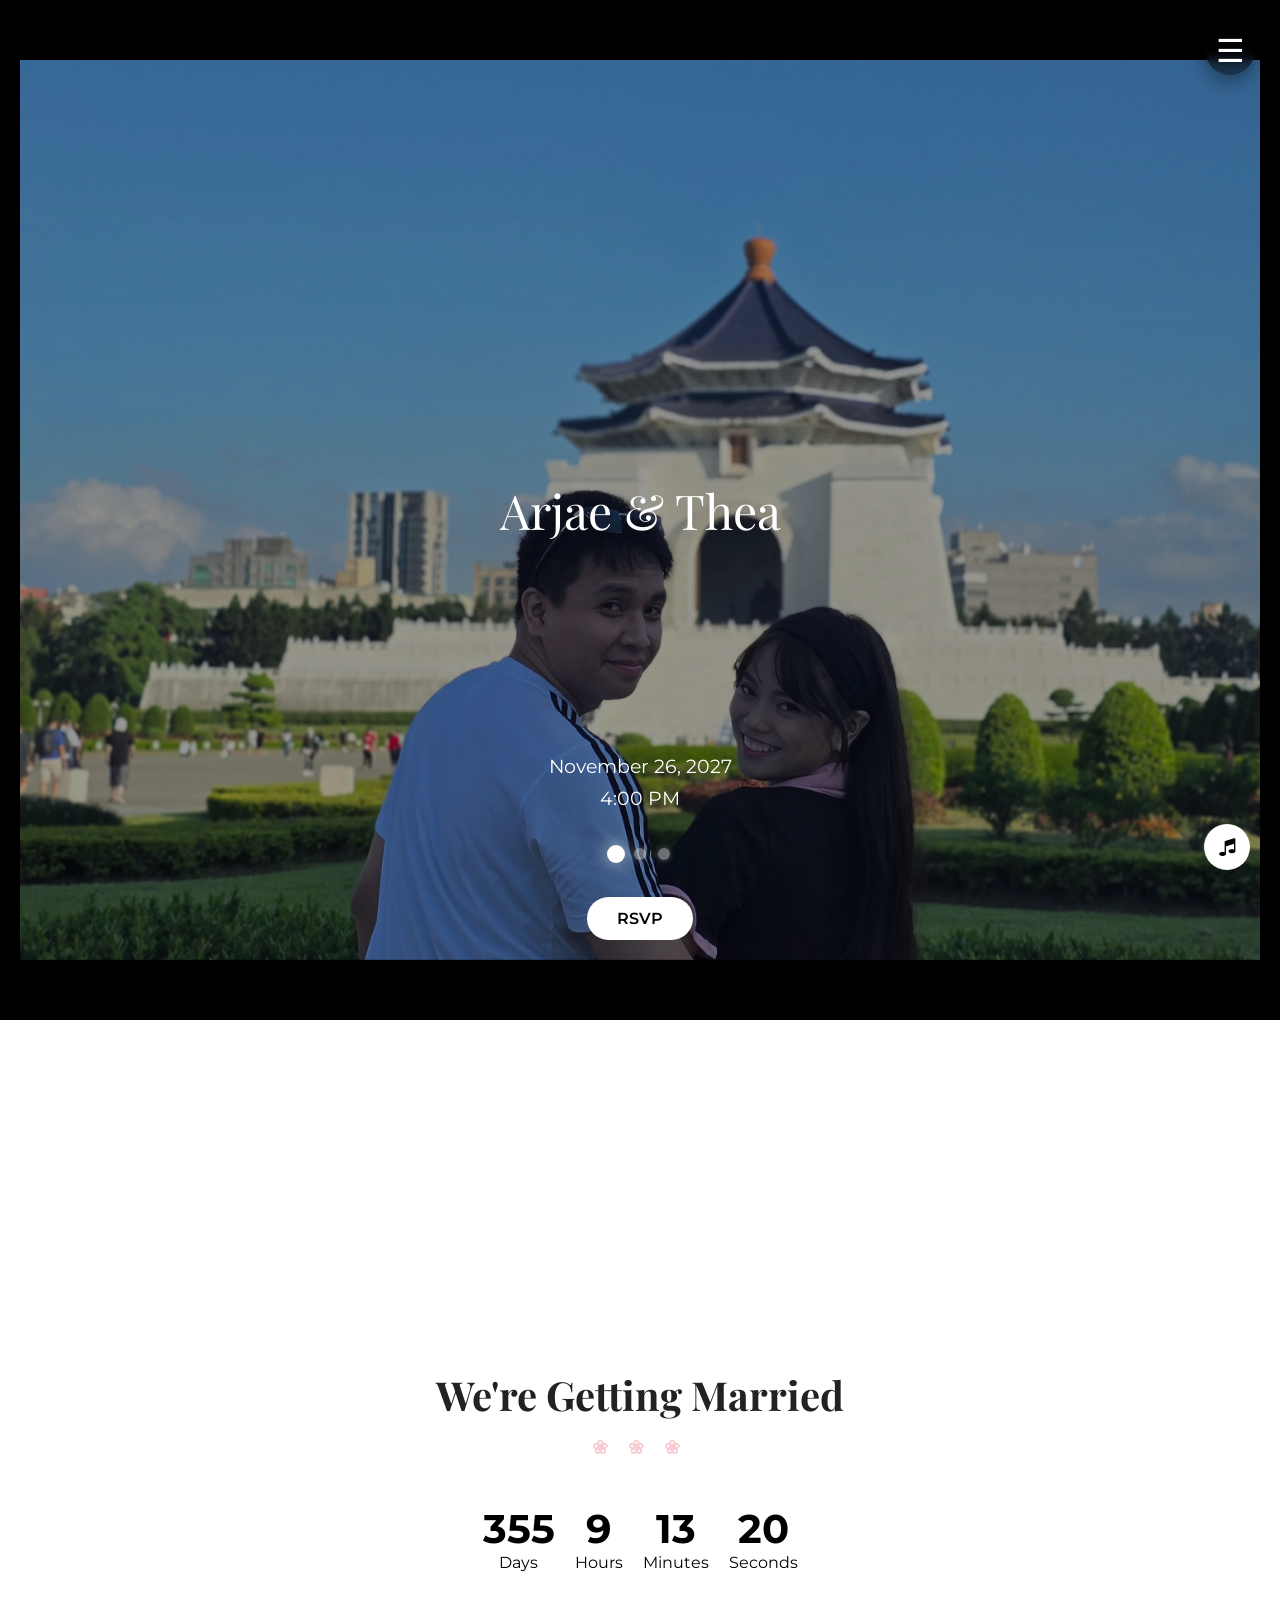
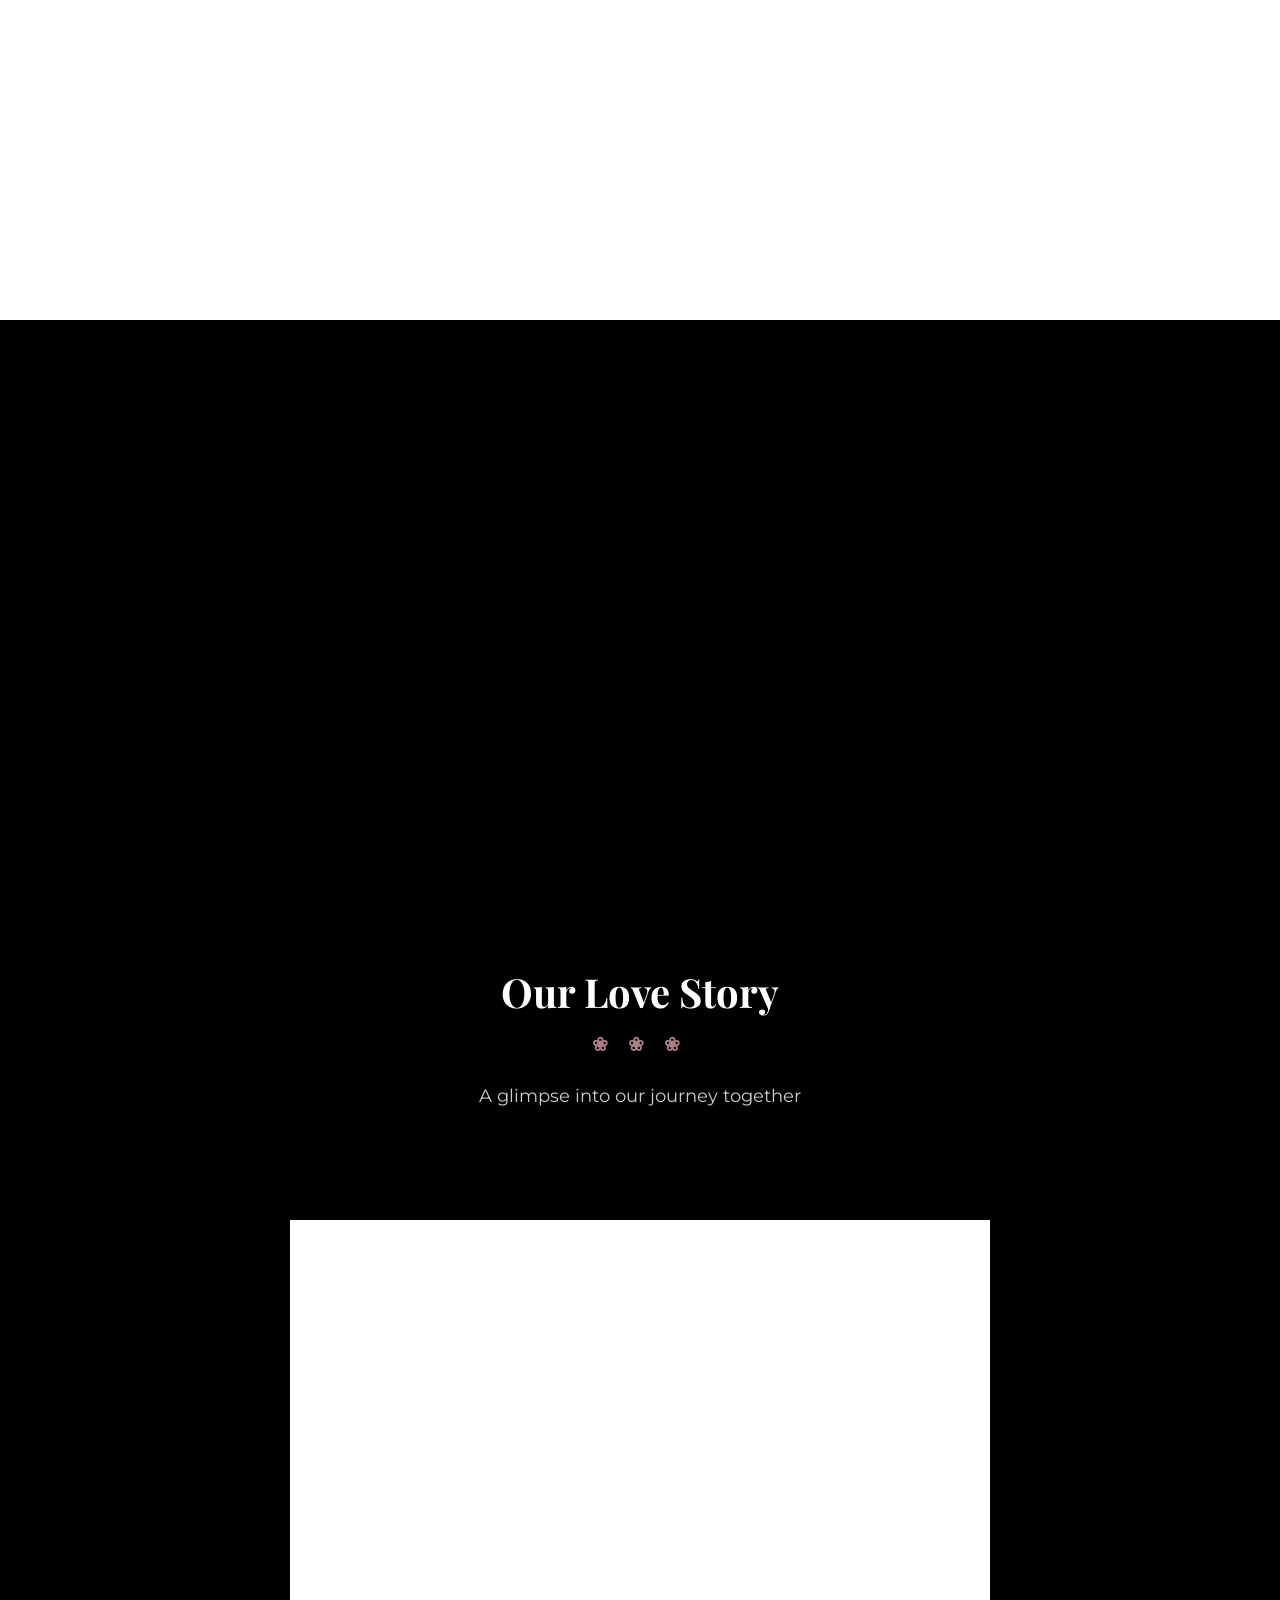
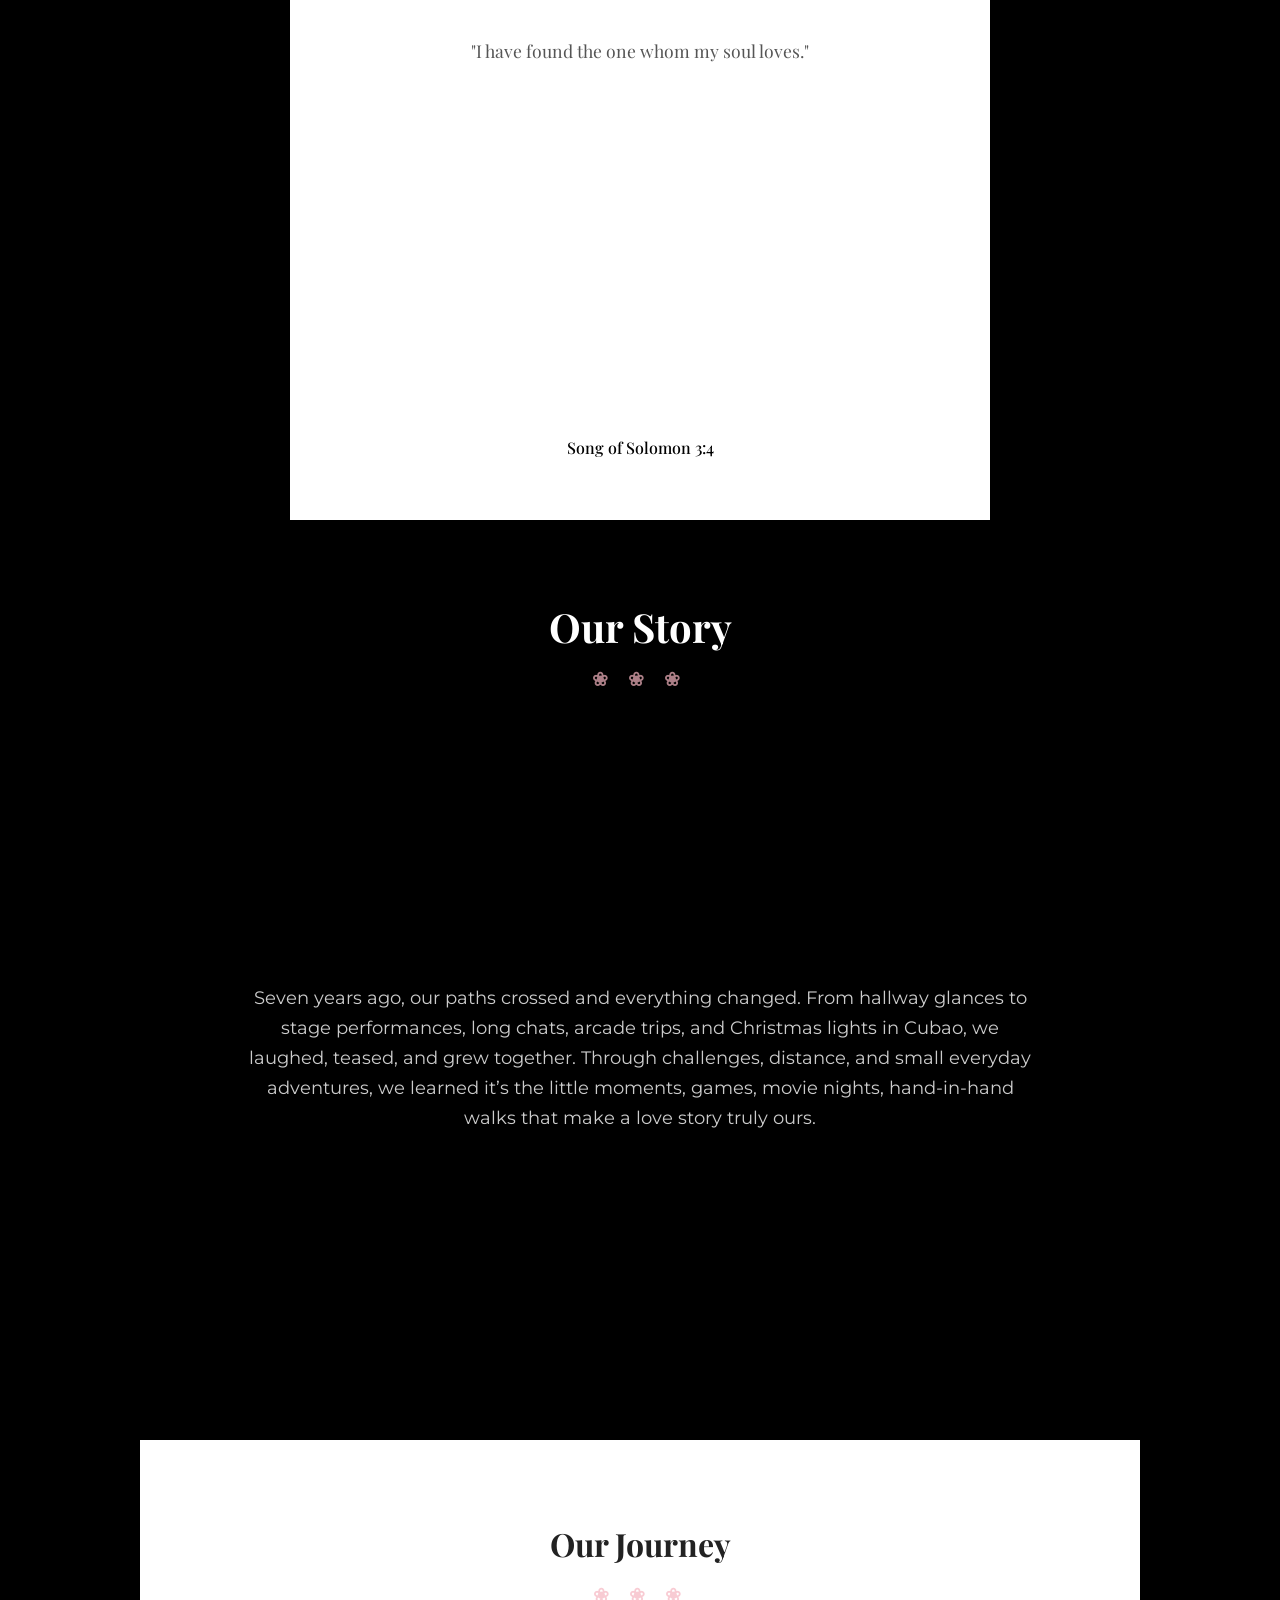
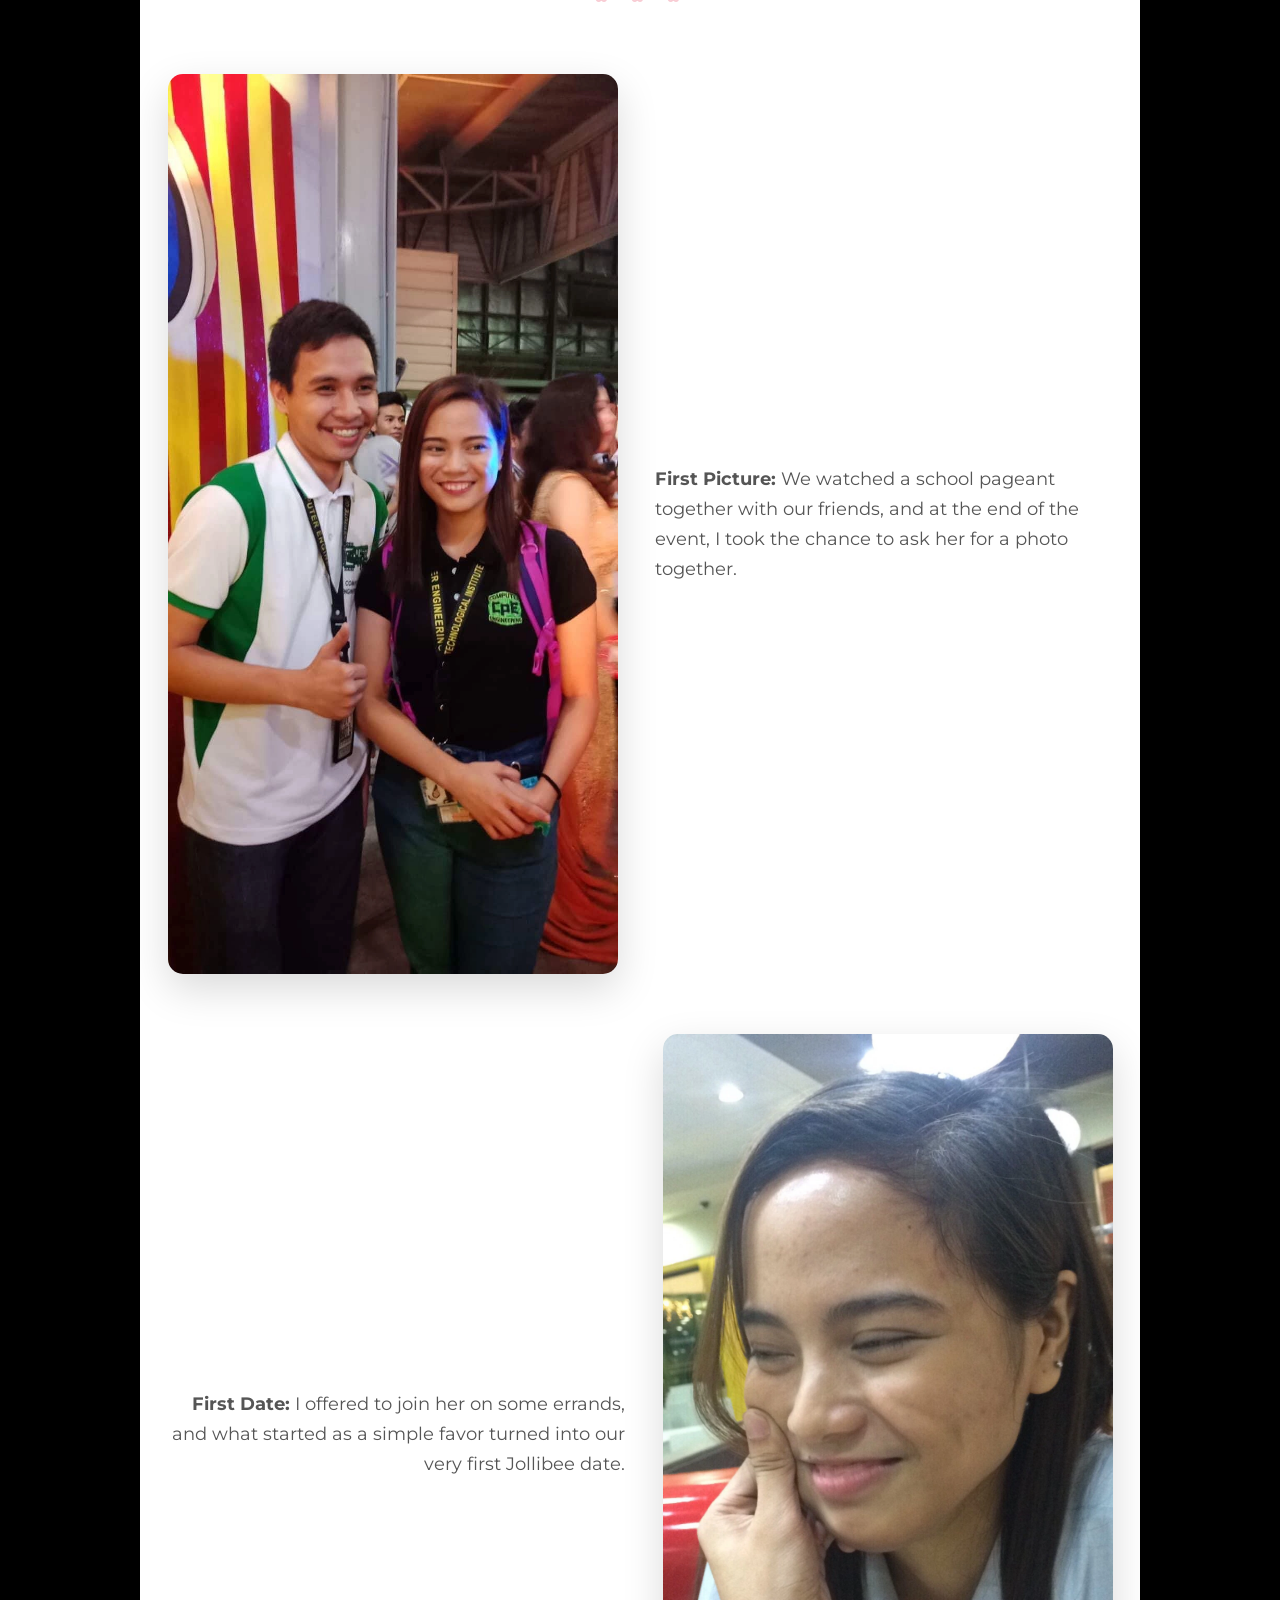
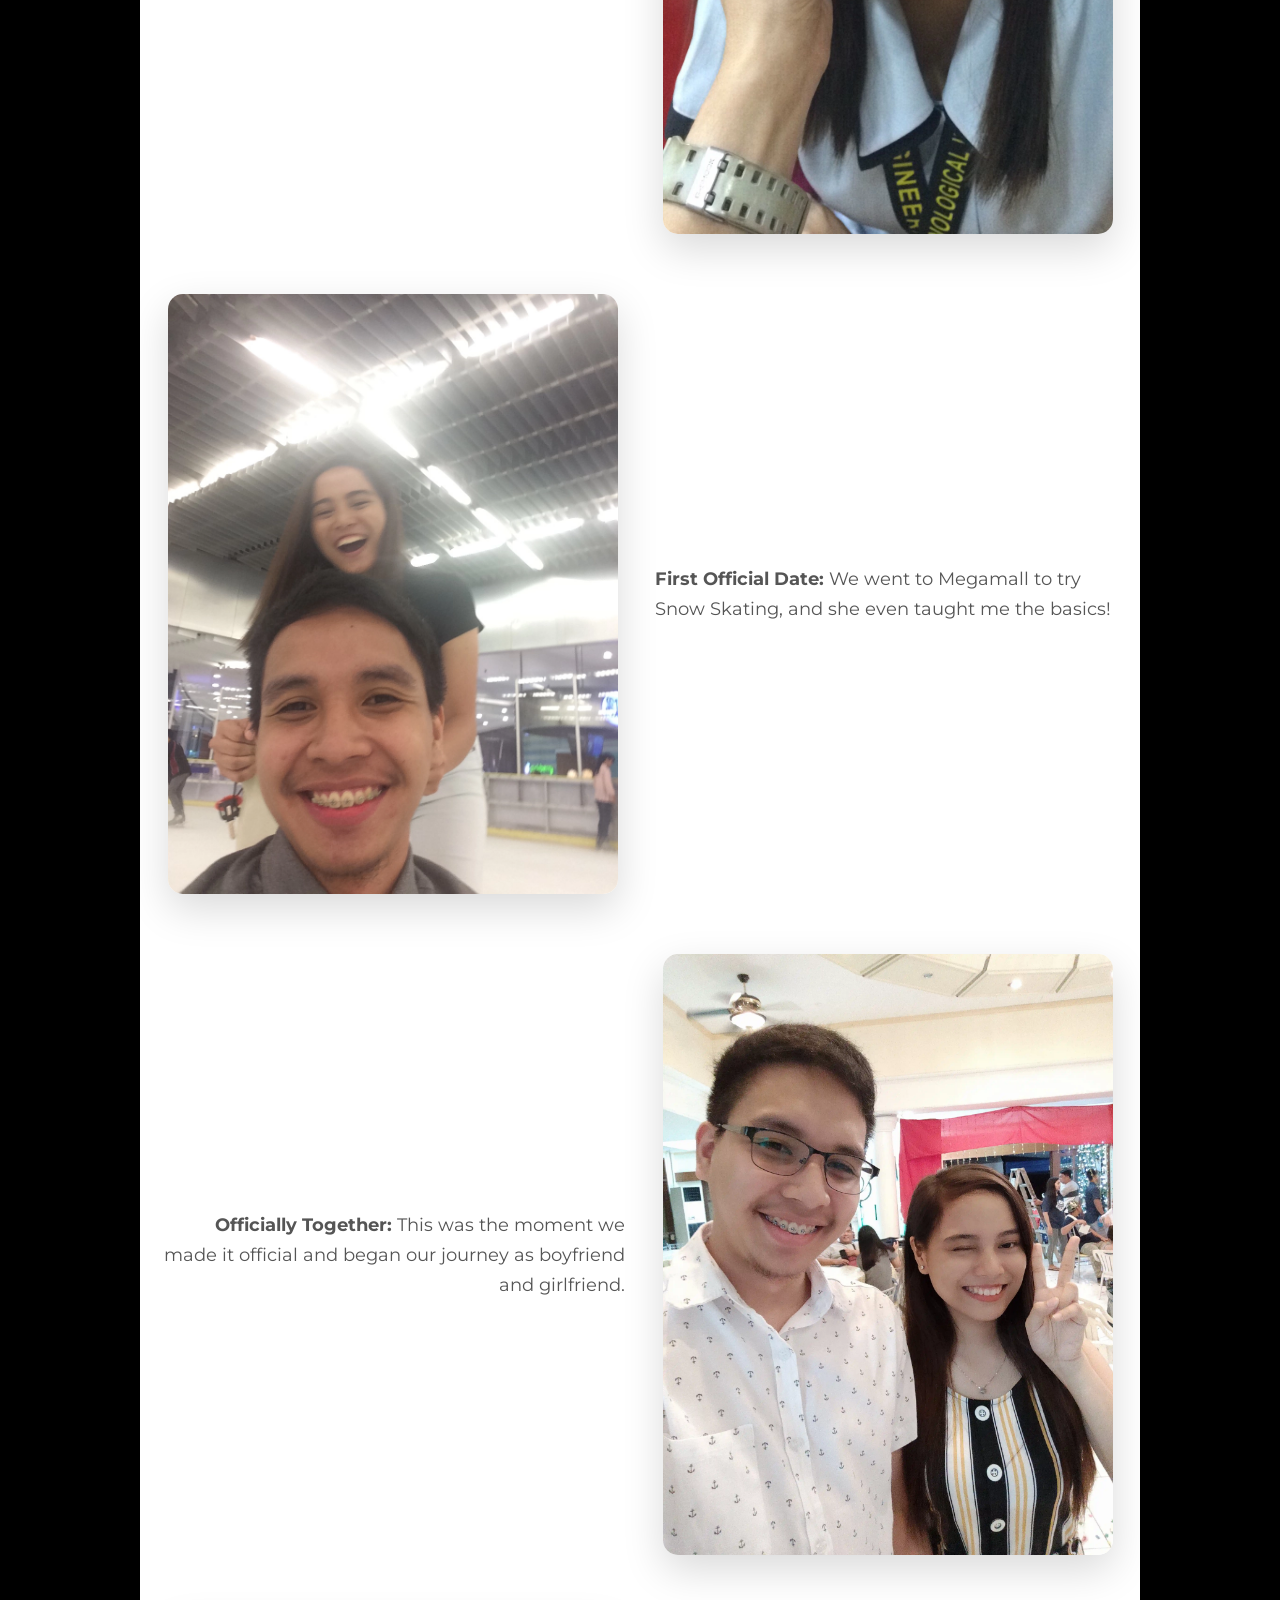
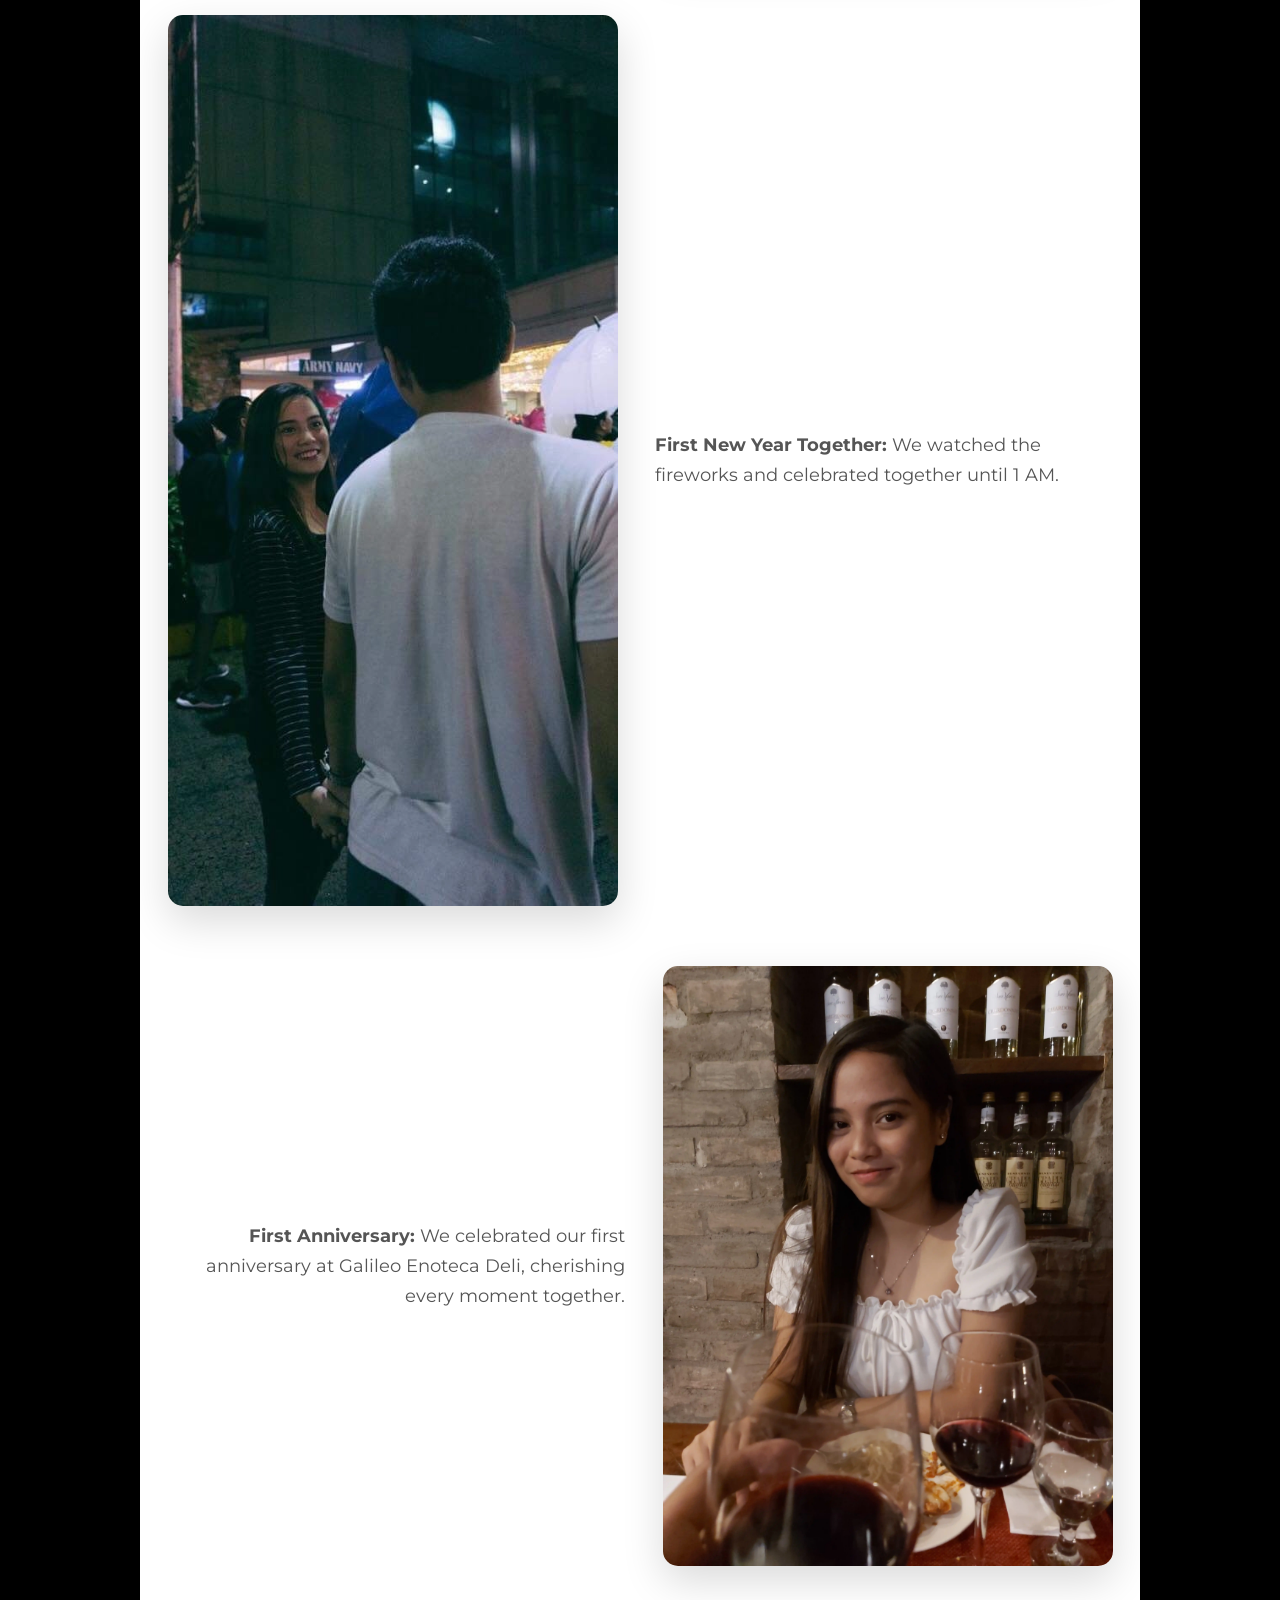
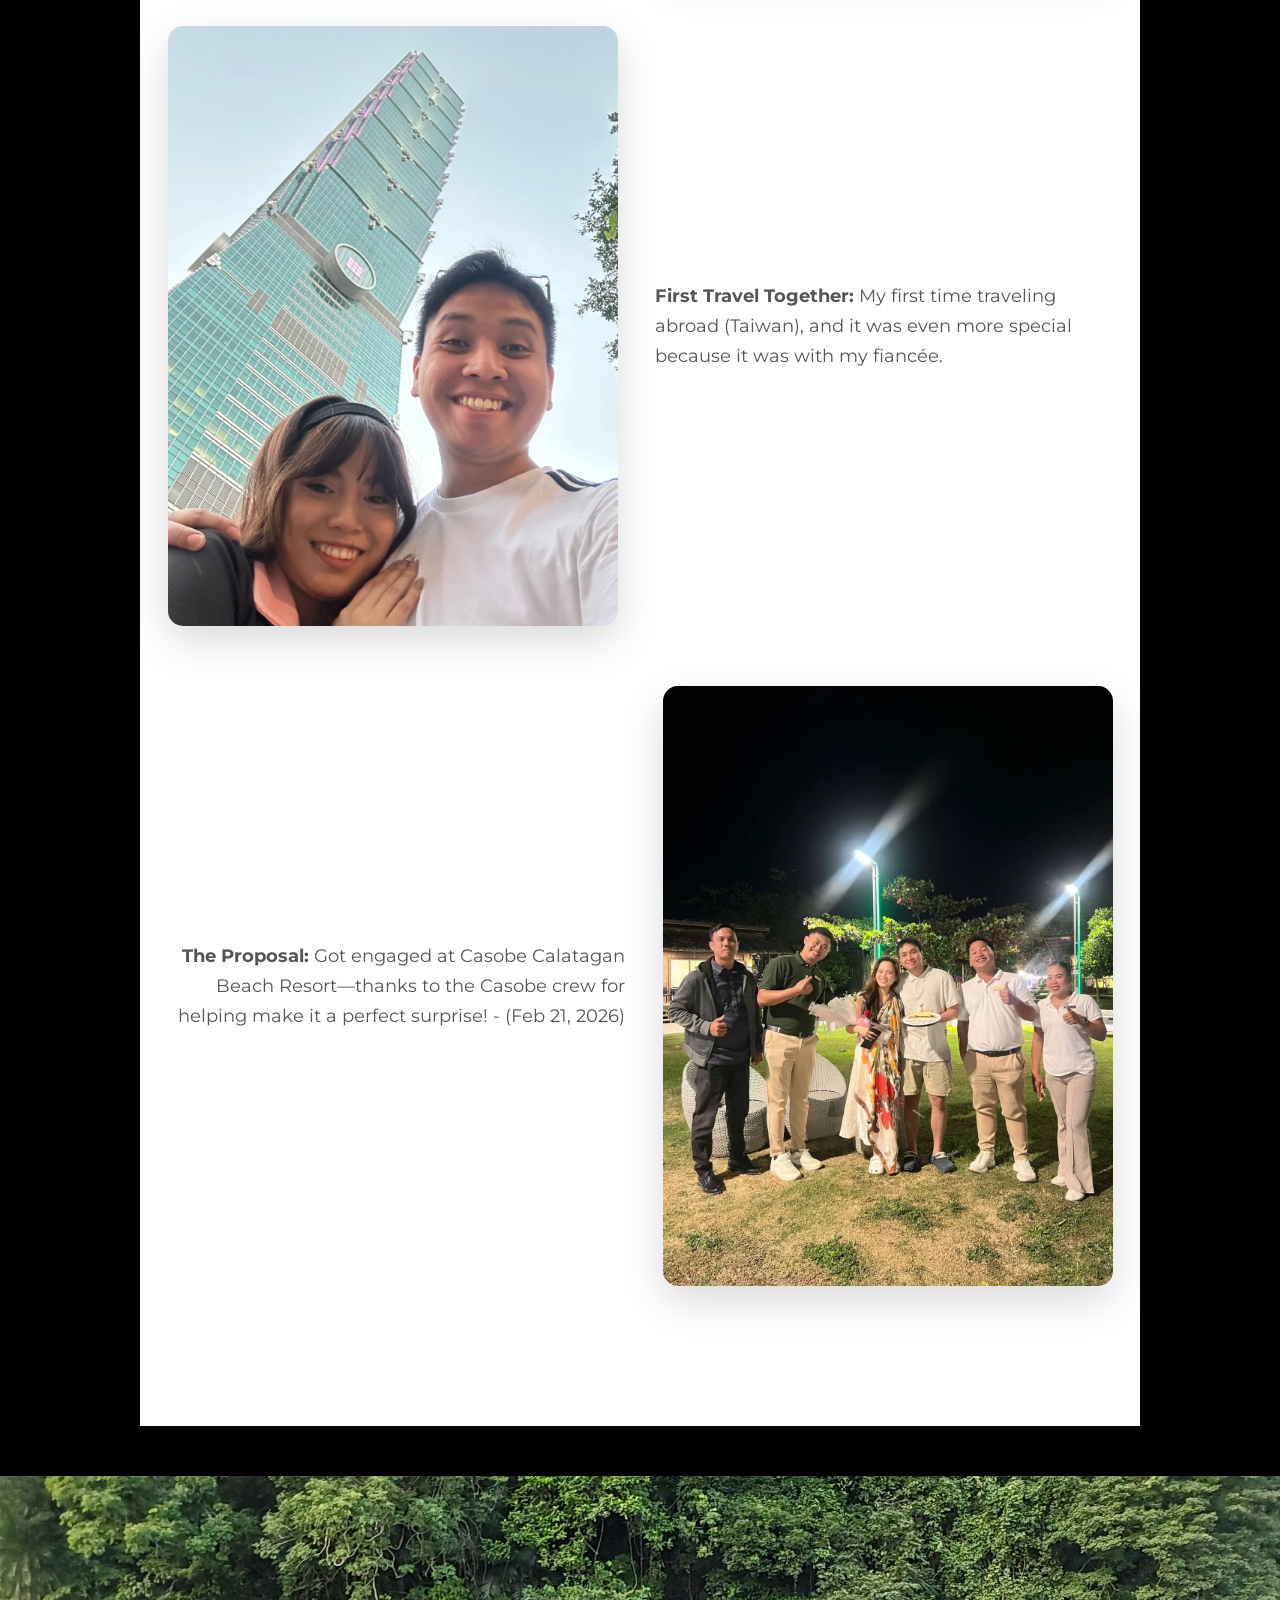
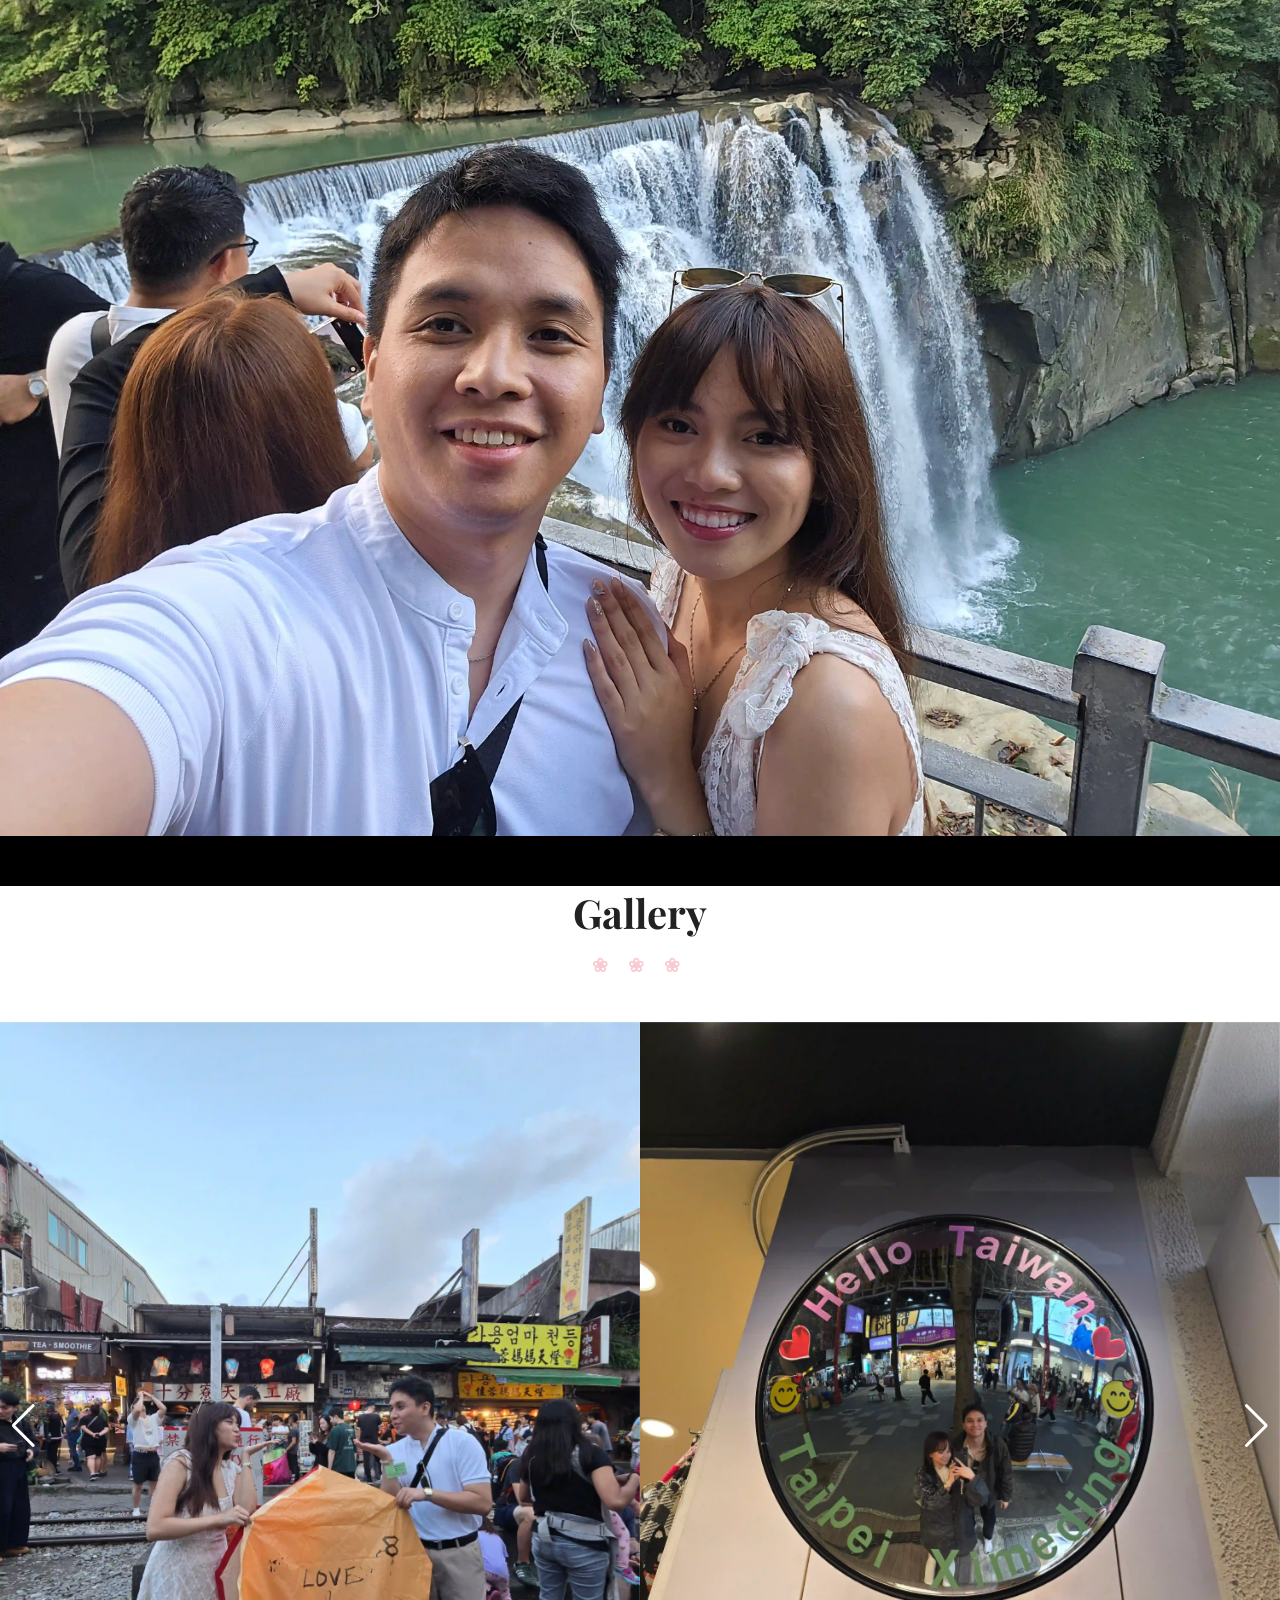
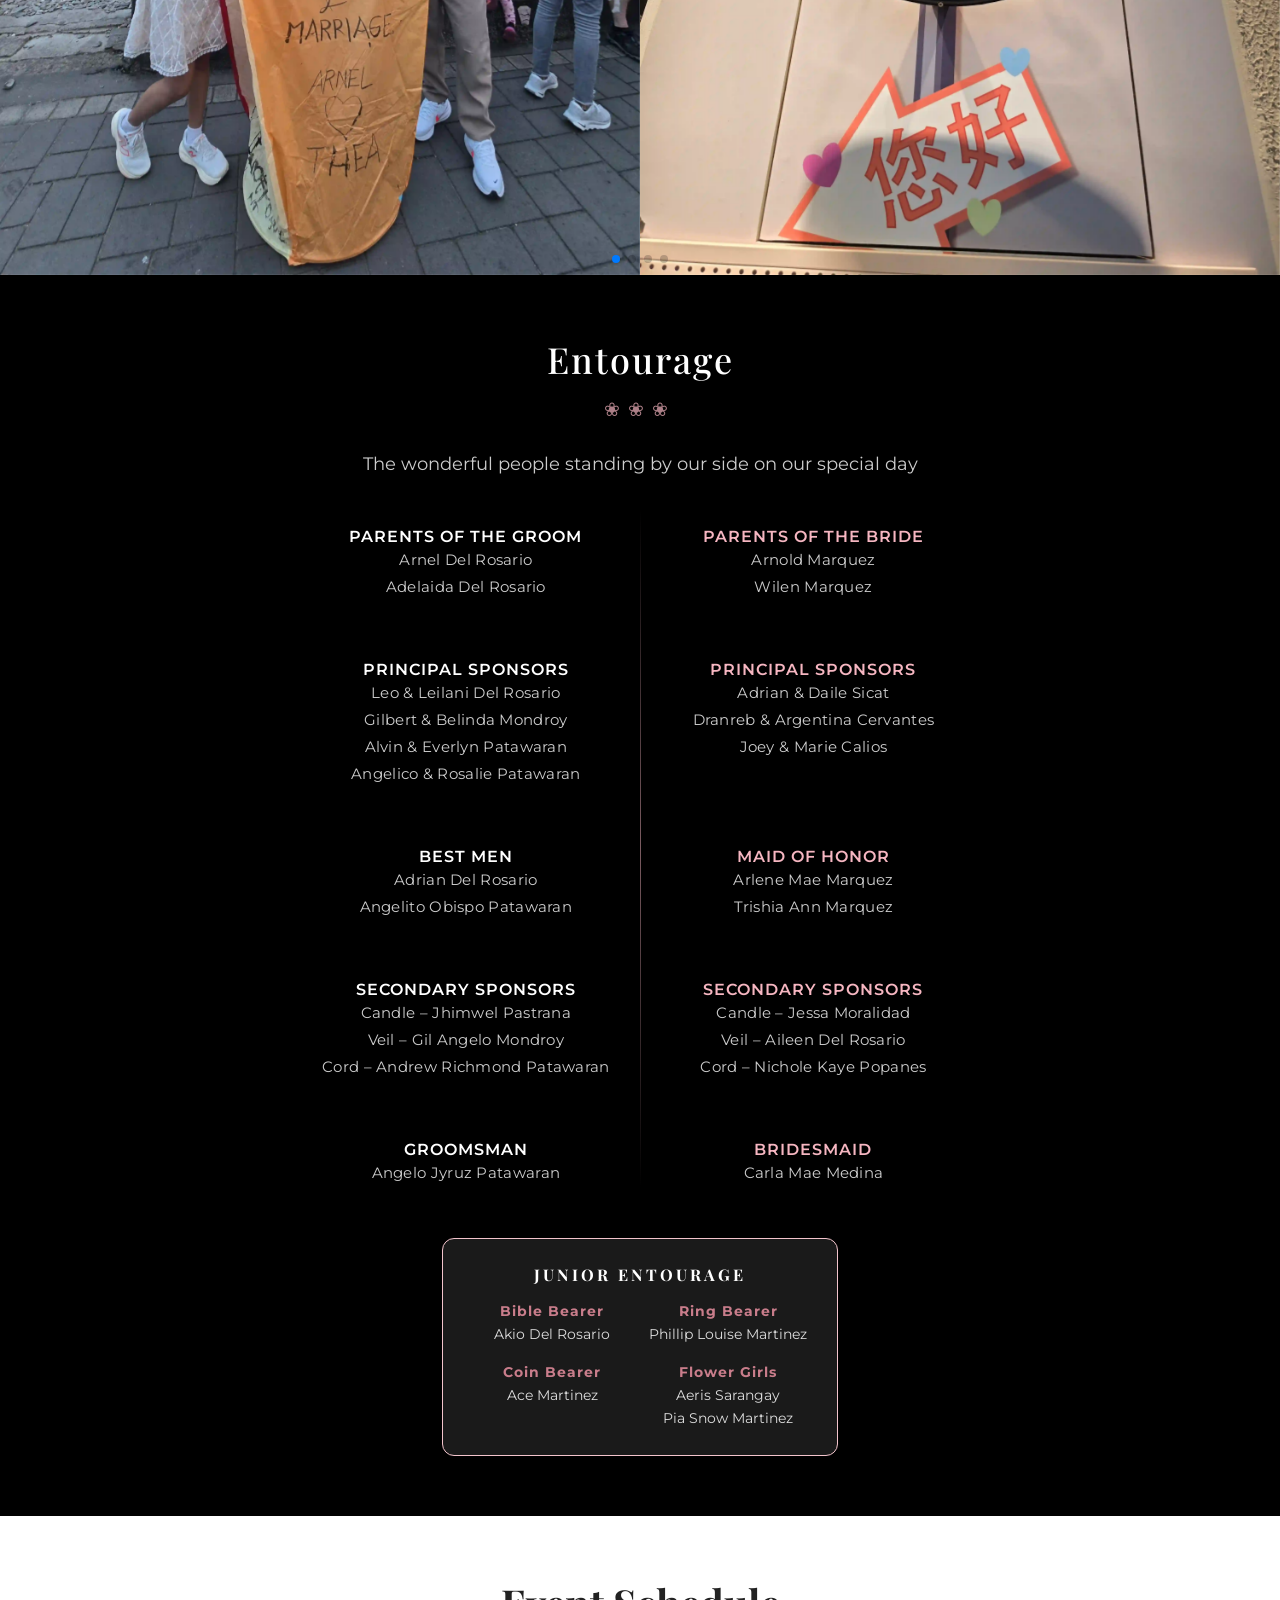
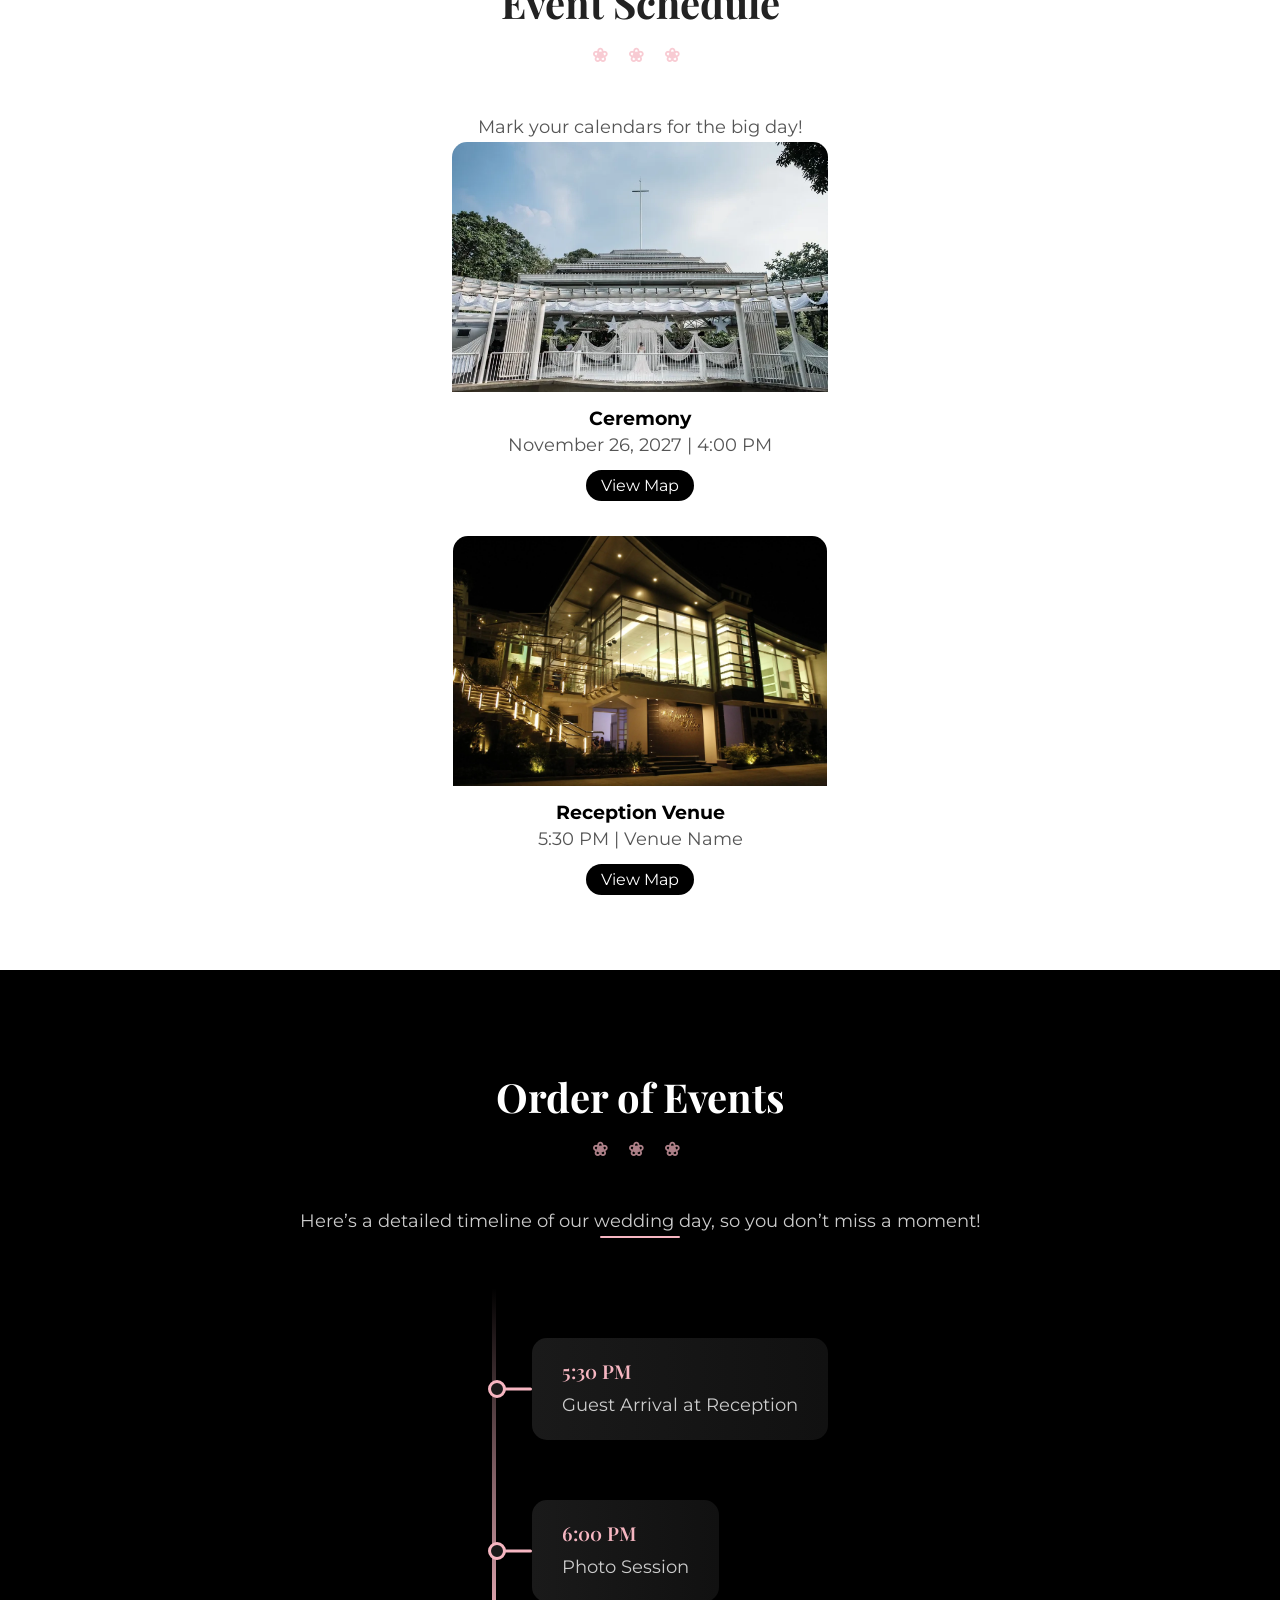
==== main.html @ a6df1f0f "Initial client deployment" ====
<!DOCTYPE html>
<html lang="en">
<head>
<meta charset="UTF-8">
<meta name="viewport" content="width=device-width, initial-scale=1.0">
<title>Arjae & Thea | Wedding</title>

<!-- Fonts -->
<link rel="preconnect" href="https://fonts.googleapis.com">
<link rel="preconnect" href="https://fonts.gstatic.com" crossorigin>
<link href="https://fonts.googleapis.com/css2?family=Playfair+Display:wght@400;600;700&family=Montserrat:wght@300;400;500&display=swap" rel="stylesheet">

<!-- Font Awesome -->
<link rel="stylesheet" href="https://cdnjs.cloudflare.com/ajax/libs/font-awesome/4.7.0/css/font-awesome.min.css">

<!-- AOS Animation -->
<link rel="stylesheet" href="https://cdn.jsdelivr.net/npm/aos@2.3.4/dist/aos.css">

<!-- Gallery: Swipe left/right -->
<link rel="stylesheet" href="https://cdn.jsdelivr.net/npm/swiper@10/swiper-bundle.min.css"/>

<!-- Main CSS -->
<link rel="stylesheet" href="style.css">

<!-- Preload hero image -->
<link rel="preload" as="image" href="assets/images/cover.webp">


</head>
<body>

<!-- LOADER -->
<div id="loader">
  <div class="loader-content">
    <h1>Arjae & Thea</h1>
    <p>November 26, 2027</p>
  </div>
</div>

<!-- SCROLL PROGRESS BAR -->
<div id="progress-bar"></div>

<!-- Quick Nav Toggle -->
<div id="quick-nav-toggle">☰</div>

<!-- Quick Nav Menu -->
<nav id="quick-nav">
  <a href="#hero">Home</a>
  <a href="#countdown">Countdown</a>
  <a href="#save-the-date">Video: Save the Date</a>
  <a href="#our-story">Our Story</a>
  <a href="#our-journey">Our Journey</a>
  <a href="#gallery">Gallery</a>
  <a href="#entourage">Entourage</a>
  <a href="#event-schedule">Event Schedule</a>
  <a href="#timeline">Order of Events</a>
  <a href="#gifts">Gift</a>
  <a href="#dress-code">Dress Code</a>
  <a href="#faq">FAQs</a>
  <a href="#rsvp">RSVP</a>
</nav>

<!-- HERO (BLACK) -->
<section id="hero" class="section" data-bg="black">
  <div class="hero">
    <div class="hero-slide active">
      <img src="assets/images/cover.webp" alt="Slide 1" loading="lazy">
      <div class="hero-text">Arjae & Thea</div>
    </div>
    <div class="hero-slide">
      <img src="assets/images/gallery2.webp" alt="Slide 2" loading="lazy">
      <div class="hero-text">Forever Together</div>
    </div>
    <div class="hero-slide">
      <img src="assets/images/gallery5.webp" alt="Slide 3" loading="lazy">
      <div class="hero-text">Our Wedding Day</div>
    </div>
    <div class="hero-overlay">
      <div class="hero-date">November 26, 2027</div>
      <div class="hero-time">4:00 PM</div>
    </div>
    <div class="hero-dots"></div>
    
    <a href="#rsvp" class="btn hero-btn">RSVP</a>
  </div>
</section>

<!-- COUNTDOWN (WHITE) -->
<section id="countdown" class="section countdown-section" data-bg="white">
  <h2>We're Getting Married</h2>
  <div id="countdown" class="countdown">
      <div class="countdown-item"><span class="count">0</span><span class="label">Days</span></div>
      <div class="countdown-item"><span class="count">0</span><span class="label">Hours</span></div>
      <div class="countdown-item"><span class="count">0</span><span class="label">Minutes</span></div>
      <div class="countdown-item"><span class="count">0</span><span class="label">Seconds</span></div>
  </div>
</section>

<!-- CINEMATIC VIDEO (BLACK) -->
<section id="save-the-date" class="section cinematic-video" data-bg="black" data-aos="fade-up">
  <div class="youtube-container">
    <iframe width="560" height="315" loading="lazy" src="https://www.youtube.com/embed/36OF1fvTfvI?si=hNlWxoDG0JTNTdbV" title="YouTube video player" frameborder="0" allow="accelerometer; autoplay; clipboard-write; encrypted-media; gyroscope; picture-in-picture; web-share" referrerpolicy="strict-origin-when-cross-origin" allowfullscreen></iframe>
  </div>
  <div class="video-caption">
    <h2>Our Love Story</h2>
    <p>A glimpse into our journey together</p>
  </div>
</section>

<!-- QUOTE SECTION (WHITE) -->
<section class="section love-quote" data-bg="white">
  <p>"I have found the one whom my soul loves."</p>
  <span>Song of Solomon 3:4</span>
</section>

<!-- OUR STORY (BLACK) -->
<section id="our-story" class="section" data-bg="black" data-aos="fade-up">
  <h2>Our Story</h2>
  <p>Seven years ago, our paths crossed and everything changed. From hallway glances to stage performances, long chats, arcade trips, and Christmas lights in Cubao, we laughed, teased, and grew together. Through challenges, distance, and small everyday adventures, we learned it’s the little moments, games, movie nights, hand-in-hand walks  that make a love story truly ours.</p>
</section>

<!-- OUR JOURNEY -->
<section id="our-journey" class="section our-journey" data-bg="white">
  <h2 class="section-title" data-aos="fade-up">Our Journey</h2>

  <div class="journey-item">
    <div class="journey-text" data-aos="fade-right">
      <p><strong>First Picture:</strong> We watched a school pageant together with our friends, and at the end of the event, I took the chance to ask her for a photo together.</p>
    </div>
    <div class="journey-photo" data-aos="fade-right">
      <img src="assets/images/firstpic.webp" alt="First Picture" loading="lazy">
    </div>
  </div>

  <div class="journey-item">
    <div class="journey-text" data-aos="fade-left">
      <p><strong>First Date:</strong> I offered to join her on some errands, and what started as a simple favor turned into our very first Jollibee date.</p>
    </div>
    <div class="journey-photo" data-aos="fade-left">
      <img src="assets/images/date.webp" alt="First Date" loading="lazy">
    </div>
  </div>

  <div class="journey-item">
    <div class="journey-text" data-aos="fade-right">
      <p><strong>First Official Date:</strong> We went to Megamall to try Snow Skating, and she even taught me the basics!</p>
    </div>
    <div class="journey-photo" data-aos="fade-right">
      <img src="assets/images/skating2.webp" alt="First Official Date" loading="lazy">
    </div>
  </div>

  <div class="journey-item">
    <div class="journey-text" data-aos="fade-left">
      <p><strong>Officially Together:</strong> This was the moment we made it official and began our journey as boyfriend and girlfriend.</p>
    </div>
    <div class="journey-photo" data-aos="fade-left">
      <img src="assets/images/official.webp" alt="Officially Together" loading="lazy">
    </div>
  </div>

  <div class="journey-item">
    <div class="journey-text" data-aos="fade-right">
      <p><strong>First New Year Together:</strong> We watched the fireworks and celebrated together until 1 AM.</p>
    </div>
    <div class="journey-photo" data-aos="fade-right">
      <img src="assets/images/newyear.webp" alt="First New Year Together" loading="lazy">
    </div>
  </div>

  <div class="journey-item">
    <div class="journey-text" data-aos="fade-left">
      <p><strong>First Anniversary:</strong> We celebrated our first anniversary at Galileo Enoteca Deli, cherishing every moment together.</p>
    </div>
    <div class="journey-photo" data-aos="fade-left">
      <img src="assets/images/anniversary2.webp" alt="First Anniversary" loading="lazy">
    </div>
  </div>

    <div class="journey-item">
    <div class="journey-text" data-aos="fade-right">
      <p><strong>First Travel Together:</strong> My first time traveling abroad (Taiwan), and it was even more special because it was with my fiancée.</p>
    </div>
    <div class="journey-photo" data-aos="fade-right">
      <img src="assets/images/taiwan.webp" alt="First Travel Together" loading="lazy">
    </div>
  </div>

    <div class="journey-item">
    <div class="journey-text" data-aos="fade-left">
      <p><strong>The Proposal:</strong> Got engaged at Casobe Calatagan Beach Resort—thanks to the Casobe crew for helping make it a perfect surprise! - (Feb 21, 2026)</p>
    </div>
    <div class="journey-photo" data-aos="fade-left">
      <img src="assets/images/proposal.webp" alt="The Proposal" loading="lazy">
    </div>
  </div>
</section>


<!-- INTERSTITIAL IMAGE (BLACK) -->
<section class="fullwidth-image" data-bg="black">
  <img src="assets/images/gallery2.webp" alt="Couple Image 1" class="interstitial-img" loading="lazy">
</section>

<!-- GALLERY -->
<section id="gallery" class="section gallery-section" data-bg="white" data-aos="fade-up">
  <h2>Gallery</h2>
  <div class="swiper gallery-swiper">
    <div class="swiper-wrapper">
      <div class="swiper-slide"><img src="assets/images/gallery1.webp" alt="Photo 1" loading="lazy"></div>
      <div class="swiper-slide"><img src="assets/images/gallery3.webp" alt="Photo 2" loading="lazy"></div>
      <div class="swiper-slide"><img src="assets/images/gallery4.webp" alt="Photo 3" loading="lazy"></div>
      <div class="swiper-slide"><img src="assets/images/gallery6.webp" alt="Photo 4" loading="lazy"></div>
    </div>

    <!-- Navigation Arrows -->
    <div class="swiper-button-prev"></div>
    <div class="swiper-button-next"></div>

    <!-- Pagination -->
    <div class="swiper-pagination"></div>
  </div>
</section>

<!-- ENTOURAGE -->
<section id="entourage" class="section" data-bg="black" id="entourage">
  <h2>Entourage</h2>
  <p>The wonderful people standing by our side on our special day</p>

  <!-- MAIN GRID -->
  <div class="entourage-wrapper">

    <!-- ROW 1 -->
    <div class="entourage-column groom-side">
      <h3>Parents of the Groom</h3>
      <p>Arnel Del Rosario</p>
      <p>Adelaida Del Rosario</p>
    </div>
    <div class="entourage-column bride-side">
      <h3>Parents of the Bride</h3>
      <p>Arnold Marquez</p>
      <p>Wilen Marquez</p>
    </div>

    <!-- ROW 2 -->
    <div class="entourage-column groom-side">
      <h3>Principal Sponsors</h3>
      <p>Leo & Leilani Del Rosario</p>
      <p>Gilbert & Belinda Mondroy</p>
      <p>Alvin & Everlyn Patawaran</p>
      <p>Angelico & Rosalie Patawaran</p>
    </div>
    <div class="entourage-column bride-side">
      <h3>Principal Sponsors</h3>
      <p>Adrian & Daile Sicat</p>
      <p>Dranreb & Argentina Cervantes</p>
      <p>Joey & Marie Calios</p>
    </div>

    <!-- ROW 3 -->
    <div class="entourage-column groom-side">
      <h3>Best Men</h3>
      <p>Adrian Del Rosario</p>
      <p>Angelito Obispo Patawaran</p>
    </div>
    <div class="entourage-column bride-side">
      <h3>Maid of Honor</h3>
      <p>Arlene Mae Marquez</p>
      <p>Trishia Ann Marquez</p>
    </div>

    <!-- ROW 4 -->
    <div class="entourage-column groom-side">
      <h3>Secondary Sponsors</h3>
      <p>Candle – Jhimwel Pastrana</p>
      <p>Veil – Gil Angelo Mondroy</p>
      <p>Cord – Andrew Richmond Patawaran</p>
    </div>
    <div class="entourage-column bride-side">
      <h3>Secondary Sponsors</h3>
      <p>Candle – Jessa Moralidad</p>
      <p>Veil – Aileen Del Rosario</p>
      <p>Cord – Nichole Kaye Popanes</p>
    </div>

    <!-- ROW 5 -->
    <div class="entourage-column groom-side">
      <h3>Groomsman</h3>
      <p>Angelo Jyruz Patawaran</p>
    </div>
    <div class="entourage-column bride-side">
      <h3>Bridesmaid</h3>
      <p>Carla Mae Medina</p>
    </div>

  </div>

  <!-- JUNIOR ENTOURAGE CARD -->
  <div class="junior-entourage">
    <h3>Junior Entourage</h3>
    <div class="junior-grid">
      <div>
        <strong>Bible Bearer</strong>
        <p>Akio Del Rosario</p>
      </div>
      <div>
        <strong>Ring Bearer</strong>
        <p>Phillip Louise Martinez</p>
      </div>
      <div>
        <strong>Coin Bearer</strong>
        <p>Ace Martinez</p>
      </div>
      <div>
        <strong>Flower Girls</strong>
        <p>Aeris Sarangay</p>
        <p>Pia Snow Martinez</p>
      </div>
    </div>
  </div>

</section>

<!-- EVENT SCHEDULE (WHITE) -->
<section id="event-schedule" class="section glass" data-bg="white" data-aos="fade-up">
  <h2>Event Schedule</h2>
  <p class="subtext">Mark your calendars for the big day!</p>
<div class="schedule">
  <div class="event-card">
    <img src="assets/images/church.webp" alt="Ceremony" loading="lazy">
    <div class="event-info">
      <h3>Ceremony</h3>
      <p>November 26, 2027 | 4:00 PM</p>
      <a href="https://maps.app.goo.gl/PdtMHKLNyyRBn3Gc9" class="btn-small" target="_blank">View Map</a>
    </div>
  </div>
  <div class="event-card">
    <img src="assets/images/reception.webp" alt="Venue" loading="lazy">
    <div class="event-info">
      <h3>Reception Venue</h3>
      <p>5:30 PM | Venue Name</p>
      <a href="https://maps.app.goo.gl/e4MzrggpTV4CcDFq6" class="btn-small" target="_blank">View Map</a>
    </div>
  </div>
</div>
</section>


<!-- ==================================================== Event Timeline =========================================== -->
<section id="timeline" class="section timeline-section" data-bg="black">

  <h2>Order of Events</h2>
  <p>Here’s a detailed timeline of our wedding day, so you don’t miss a moment!</p>

  <!-- Decorative Divider -->
  <div class="divider"></div>

  <div class="timeline-container">

    <div class="timeline-item" data-aos="fade-right">
      <div class="node"></div>
      <div class="content">
        <span class="timeline-time">5:30 PM</span>
        <p class="timeline-event">Guest Arrival at Reception</p>
      </div>
    </div>

    <div class="timeline-item" data-aos="fade-right">
      <div class="node"></div>
      <div class="content">
        <span class="timeline-time">6:00 PM</span>
        <p class="timeline-event">Photo Session</p>
      </div>
    </div>

    <div class="timeline-item" data-aos="fade-right">
      <div class="node"></div>
      <div class="content">
        <span class="timeline-time">6:30 PM</span>
        <p class="timeline-event">Reception Opens</p>
      </div>
    </div>

    <div class="timeline-item" data-aos="fade-right">
      <div class="node"></div>
      <div class="content">
        <span class="timeline-time">7:00 PM</span>
        <p class="timeline-event">Dinner & Program</p>
      </div>
    </div>

    <div class="timeline-item" data-aos="fade-right">
      <div class="node"></div>
      <div class="content">
        <span class="timeline-time">8:30 PM</span>
        <p class="timeline-event">Speeches & Toasts</p>
      </div>
    </div>

    <div class="timeline-item" data-aos="fade-right">
      <div class="node"></div>
      <div class="content">
        <span class="timeline-time">10:00 PM</span>
        <p class="timeline-event">After Party 🎉</p>
      </div>
    </div>

  </div>
</section>


<!-- REGISTRY & GIFTS (WHITE / PREMIUM) -->
<section id="gifts" class="section gifts-section" data-bg="white" data-aos="fade-up">
  <h2>Registry & Gifts</h2>
  <p>
    The most important thing to us is celebrating with you. 
    If you wish to honor us with a gift, a monetary contribution would be 
    warmly appreciated as we begin our life together.
  </p>

  <!-- Decorative Divider -->
  <div class="divider"></div>

  <!-- Gift Cards -->
  <div class="gift-container">
    
    <!-- BPI Card -->
    <div class="bank-card">
      <div class="bank-details">
        <div class="bank-item">
         <span class="label">Bank:</span>
          <span class="value">BPI</span>
        </div>

        <div class="bank-item">
         <span class="label">Account Name:</span>
         <span class="value">Arjae Del Rosario</span>
        </div>

        <div class="bank-item">
         <span class="label">Account Number:</span>
         <span class="value">1234 5678 9012</span>
        </div>
      </div>
      <div class="qr-wrapper">
       <img src="assets/images/bank-qr-bpi.png" alt="BPI QR Code" class="qr-image" loading="lazy" onclick="openQR(this)">
       <small class="qr-hint">Tap to enlarge</small>
      </div>
    </div>

    <!-- GCash Card -->
    <div class="bank-card">
      <div class="bank-details">
        <div class="bank-item">
         <span class="label">Bank:</span>
          <span class="value">GCash</span>
        </div>

        <div class="bank-item">
         <span class="label">Account Name:</span>
         <span class="value">Arjae Del Rosario</span>
        </div>

        <div class="bank-item">
         <span class="label">Account Number:</span>
         <span class="value">1234 5678 9012</span>
        </div>
      </div>
      <div class="qr-wrapper">
       <img src="assets/images/bank-qr-gcash.webp" alt="GCASH QR Code" class="qr-image" loading="lazy" onclick="openQR(this)">
       <small class="qr-hint">Tap to enlarge</small>
      </div>
    </div>

    <!-- Maribank Card -->
    <div class="bank-card">
      <div class="bank-details">
        <div class="bank-item">
         <span class="label">Bank:</span>
          <span class="value">Maribank</span>
        </div>

        <div class="bank-item">
         <span class="label">Account Name:</span>
         <span class="value">Arjae Del Rosario</span>
        </div>

        <div class="bank-item">
         <span class="label">Account Number:</span>
         <span class="value">1234 5678 9012</span>
        </div>
      </div>
      <div class="qr-wrapper">
       <img src="assets/images/bank-qr-maribank.webp" alt="Maribank QR Code" class="qr-image" loading="lazy" onclick="openQR(this)">
       <small class="qr-hint">Tap to enlarge</small>
      </div>
    </div>

    <!-- Wise Card -->
    <div class="bank-card">
      <div class="bank-details">
        <div class="bank-item">
         <span class="label">Bank:</span>
          <span class="value">Wise</span>
        </div>

        <div class="bank-item">
         <span class="label">Account Name:</span>
         <span class="value">Arjae Del Rosario</span>
        </div>

        <div class="bank-item">
         <span class="label">Account Number:</span>
         <span class="value">1234 5678 9012</span>
        </div>
      </div>
      <div class="qr-wrapper">
       <img src="assets/images/bank-qr-bpi.png" alt="BPI QR Code" class="qr-image" loading="lazy" onclick="openQR(this)">
       <small class="qr-hint">Tap to enlarge</small>
      </div>
    </div>

  </div>
</section>


<!-- DRESS CODE (BLACK) -->
<section id="dress-code" class="section glass" data-bg="black" data-aos="fade-up">
  <h2>Dress Code</h2>
  <p class="subtext">
    We want everyone to look their best! Please follow the guidelines below:<br>
    <strong>SMART CASUAL PASTEL COLORS</strong>
  </p>

  <!-- 2 Rows x 10 Columns Color Grid -->
  <div class="color-swatches-grid-2x10">
    <!-- Row 1: Pinks & Oranges -->
    <span class="color-square" style="background-color: #FFB6C1;" title="Pastel Pink"></span>
    <span class="color-square" style="background-color: #FF69B4;" title="Pastel Hot Pink"></span>
    <span class="color-square" style="background-color: #F4C2C2;" title="Pastel Rose"></span>
    <span class="color-square" style="background-color: #F88379;" title="Pastel Coral"></span>
    <span class="color-square" style="background-color: #FFDAB9;" title="Pastel Peach"></span>
    <span class="color-square" style="background-color: #FFD8B1;" title="Pastel Orange"></span>
    <span class="color-square" style="background-color: #FFFACD;" title="Pastel Yellow"></span>
    <span class="color-square" style="background-color: #BFFF00;" title="Pastel Lime"></span>
    <span class="color-square" style="background-color: #F5F5DC;" title="Pastel Beige"></span>
    <span class="color-square" style="background-color: #FBCEB1;" title="Pastel Apricot"></span>

    <!-- Row 2: Greens, Blues, Purples -->
    <span class="color-square" style="background-color: #98FF98;" title="Pastel Mint"></span>
    <span class="color-square" style="background-color: #AFEEEE;" title="Pastel Aqua"></span>
    <span class="color-square" style="background-color: #40E0D0;" title="Pastel Turquoise"></span>
    <span class="color-square" style="background-color: #AEC6CF;" title="Pastel Blue"></span>
    <span class="color-square" style="background-color: #87CEFA;" title="Pastel Sky"></span>
    <span class="color-square" style="background-color: #CCCCFF;" title="Pastel Periwinkle"></span>
    <span class="color-square" style="background-color: #E6E6FA;" title="Pastel Lavender"></span>
    <span class="color-square" style="background-color: #C8A2C8;" title="Pastel Lilac"></span>
    <span class="color-square" style="background-color: #DA70D6;" title="Pastel Orchid"></span>
    <span class="color-square" style="background-color: #93E9BE;" title="Pastel Seafoam"></span>
  </div>

  <!-- Donts -->
  <p class="subtext donts" style="margin-top: 20px; margin-bottom: 10px;">
    <strong>Please do NOT wear WHITE / OFF-WHITE </strong>
  </p>
</section>

<!---------------------------------- Message from the Couple -------------------------------------->
<div class="section" data-bg="white">
  <h2>A Message from The Couple</h2>
  <p class="love-quote">“We are excited to celebrate this special day with you. Your presence means the world to us!”</p>
</div>

<!------------------------------------------ FAQ (BLACK) --------------------------------------->
<section id="faq" class="section glass" data-bg="black" data-aos="fade-up">
  <h2>Frequently Asked Questions</h2>
<div class="faq-container">
  <div class="faq-item">
    <h4>What should we wear?</h4>
    <p>Formal attire is requested.</p>
  </div>
  <div class="faq-item">
    <h4>Where to park?</h4>
    <p>Parking is available on-site.</p>
  </div>
</div>
</section>

<!-- FOOTER (BLACK) -->
<footer class="section" data-bg="white">
  <p>With love, Arjae & Thea</p>
</footer>

<!-- RSVP (WHITE) -->
<section id="rsvp" class="section rsvp-section" data-bg="black" data-aos="fade-up">
  <h2>RSVP</h2>
  <a href="https://docs.google.com/forms/d/e/1FAIpQLSetgRCWiIUBfCcx1eaNrGdE6a05HDqasDjkPNX19fXJVTrE8Q/viewform?usp=dialog " target="_blank" class="btn">Confirm Attendance</a>
</section>



<!-- MUSIC BUTTON -->
<button id="music-toggle" aria-label="Toggle Music">
  <i class="fa fa-music"></i>
</button>

<!-- BACKGROUND MUSIC -->
<audio id="bg-music" loop>
  <source src="assets/music/song.mp3" type="audio/mpeg">
</audio>

<!-- Scripts -->
<script src="https://cdn.jsdelivr.net/npm/aos@2.3.4/dist/aos.js" defer></script>
<script src="https://cdn.jsdelivr.net/npm/swiper@10/swiper-bundle.min.js" defer></script>
<script src="script.js" defer></script>
<script defer>
document.addEventListener("DOMContentLoaded", ()=>{

  // ===== Lazy load Vimeo iframe =====
  const vimeo = document.getElementById('vimeo-player');
  const obs = new IntersectionObserver((entries)=>{
    entries.forEach(entry=>{
      if(entry.isIntersecting && vimeo.dataset.src){
        vimeo.src = vimeo.dataset.src;
        obs.disconnect();
      }
    });
  }, { threshold: 0.25 });
  obs.observe(vimeo);

  // ===== Initialize Swiper =====
  const swiper = new Swiper('.swiper', {
    slidesPerView: 2,
    loop:true,
    slidesPerGroup:1,
    navigation: { nextEl: '.swiper-button-next', prevEl: '.swiper-button-prev' },
    pagination: { el: '.swiper-pagination', clickable:true },
    breakpoints:{0:{slidesPerView:2},769:{slidesPerView:2}}
  });

  // ===== AOS =====
  AOS.init({ once:true, duration:800 });

  // ===== Scroll background color using IntersectionObserver =====
  const sections = document.querySelectorAll('.section');
  const body = document.body;
  const bgObserver = new IntersectionObserver((entries)=>{
    entries.forEach(entry=>{
      if(entry.isIntersecting){
        body.style.background = getComputedStyle(entry.target).backgroundColor;
      }
    });
  }, {threshold:0.5});
  sections.forEach(sec => bgObserver.observe(sec));

  // ===== Hide loader after page ready =====
  const loader = document.getElementById('loader');
  setTimeout(()=>loader.style.opacity='0',500);
  setTimeout(()=>loader.style.display='none',1000);
});
</script>

<div id="qr-modal">
  <span id="qr-close">&times;</span>
  <img id="qr-modal-img">
</div>

</body>
</html>
---- style.css ----
/* ===== GENERAL STYLES ===== */
* {margin:0; padding:0; box-sizing:border-box;}
body {font-family:'Montserrat', sans-serif; color:#fff; background:#000; overflow-x:hidden; transition:background 0.5s ease; will-change: background;}
a {text-decoration:none; color:inherit;}
img {max-width:100%; display:block;}
html, body {
  overflow-x: hidden;
}

/* ==================================================== GLOBAL SECTION THEMES =========================================== */

/* WHITE SECTIONS */
.section[data-bg="white"] {
  background: #ffffff;
  color: #222;
}

.section[data-bg="white"] h2 {
  color: #222;
}

.section[data-bg="white"] p {
  color: #555;
}

/* BLACK SECTIONS */
.section[data-bg="black"] {
  background: #0e0e0e;
  color: #f5f5f5;
}

.section[data-bg="black"] h2 {
  color: #ffffff;
}

.section[data-bg="black"] p {
  color: #cccccc;
}

/* Divider adapts */
.section[data-bg="white"] .divider {
  background: #FADADD;
}

.section[data-bg="black"] .divider {
  background: #F6B6C1;
}

/* ===== LOADER ===== */
#loader {position:fixed; top:0; left:0; width:100%; height:100%; background:#000; display:flex; align-items:center; justify-content:center; z-index:9999; transition:opacity 0.5s;}
#loader .loader-content {text-align:center;}
#loader h1 {font-family:'Playfair Display', serif; font-size:3rem; margin-bottom:10px;}
#loader p {font-size:1.2rem;}

/* ===== SCROLL PROGRESS ===== */
#progress-bar {position:fixed; top:0; left:0; width:0; height:4px; background:#fff; z-index:1000; transition:width 0.25s; will-change: width;}

/* ===== SECTIONS ===== */
.section {padding:60px 20px; min-height:100vh; display:flex; flex-direction:column; align-items:center; justify-content:center; text-align:center; transition:background 0.5s ease; will-change: background;}
.section[data-bg="black"]{background:#000; color:#fff;}
.section[data-bg="white"]{background:#fff; color:#000;}
.section h2 {font-family:'Playfair Display', serif; font-size:2.5rem; margin-bottom:20px;}
.section h2::after {
  content: "❀ ❀ ❀";
  display: block;
  text-align: center;
  margin: 12px auto 25px;
  font-size: 1.2rem;
  color: #f6b6c1;
  letter-spacing: 8px;
  opacity: 0.7;
}
.section p {font-size:1.1rem; line-height:1.7; max-width:800px; margin:auto;}

/* ============ QUICK NAV MENU =============== */

/* Quick Nav Toggle Button */
#quick-nav-toggle {
  position: fixed;
  top: 25px;
  right: 25px;
  z-index: 10000;
  font-size: 2rem;
  cursor: pointer;
  color: #fff; /* invert automatically via JS if section is white */
  background: rgba(0,0,0,0.5);
  width: 50px;
  height: 50px;
  display: flex;
  align-items: center;
  justify-content: center;
  border-radius: 50%;
  transition: all 0.3s ease;
  backdrop-filter: blur(6px);
  box-shadow: 0 6px 20px rgba(0,0,0,0.4);
}
#quick-nav-toggle:hover {
  background: rgba(255,255,255,0.1);
  transform: scale(1.1);
}

/* Quick Nav Menu */
#quick-nav {
  position: fixed;
  top: 0;
  right: -300px; /* hidden by default */
  width: 260px;
  height: 100vh;
  background: rgba(0,0,0,0.85);
  backdrop-filter: blur(10px);
  display: flex;
  flex-direction: column;
  padding-top: 80px;
  gap: 20px;
  padding-left: 30px;
  transition: right 0.4s ease, opacity 0.4s ease;
  opacity: 0;
  z-index: 9999;
  border-left: 1px solid rgba(255,255,255,0.2);
}

/* Quick Nav Visible */
#quick-nav.show {
  right: 0;
  opacity: 1;
}

/* Quick Nav Links */
#quick-nav a {
  color: #fff;
  text-decoration: none;
  font-size: 1.1rem;
  font-weight: 500;
  letter-spacing: 1px;
  position: relative;
  transition: color 0.3s ease;
}
#quick-nav a::after {
  content: '';
  position: absolute;
  bottom: -4px;
  left: 0;
  width: 0%;
  height: 2px;
  background: #f6b6c1; /* subtle baby pink / could also use gold */
  transition: width 0.3s ease;
}
#quick-nav a:hover::after {
  width: 100%;
}
#quick-nav a:hover {
  color: #f6b6c1;
}

/* Responsive Adjustments */
@media(max-width:768px){
  #quick-nav {
    width: 200px;
    padding-left: 20px;
  }
}

/* ===== HERO ===== */
.hero {position:relative; width:100%; height:100vh; display:flex; align-items:center; justify-content:center; overflow:hidden;}
.hero-slide {position:absolute; width:100%; height:100%; opacity:0; transition:opacity 1.2s ease; display:flex; align-items:center; justify-content:center; will-change: opacity;}
.hero-slide.active{opacity:1;}
.hero-slide img {width:100%; height:100%; object-fit:cover; filter:brightness(0.6); border:none; will-change: transform;}
.hero-text {position:absolute; font-size:3rem; font-family:'Playfair Display', serif; color:#fff; text-align:center; will-change: transform, opacity;}
.hero-overlay {position: absolute; bottom: 150px; left: 50%; transform: translateX(-50%); display: flex; flex-direction: column; align-items: center; gap: 8px; text-align: center;}
.hero-overlay .hero-date,
.hero-overlay .hero-time {font-size: 1.2rem; margin: 0; color: #fff;}
.hero-btn {position:absolute; bottom:20px; left:50%; transform:translateX(-50%); padding:12px 30px; background:#fff; color:#000; font-weight:600; border-radius:30px; z-index: 35; transition:all 0.3s ease; cursor:pointer; will-change: transform, background, color;}
.hero-btn:hover {background:#000; color:#fff; transform:scale(1.05);}

/* ===== HERO DOTS PREMIUM ===== */
.hero-dots {
  position: absolute;
  bottom: 100px; /* above RSVP button */
  left: 50%;
  transform: translateX(-50%);
  display: flex;
  gap: 12px;
  z-index: 30; /* above everything */
  pointer-events: none; /* avoids blocking button clicks */
}

.hero-dots span {
  width: 12px;
  height: 12px;
  background: rgba(255, 255, 255, 0.4);
  border-radius: 50%;
  transition: all 0.3s ease;
  box-shadow: 0 0 6px rgba(255, 255, 255, 0.3); /* subtle glow */
  pointer-events: auto;
}

/* Active slide dot */
.hero-dots span.active {
  background: #fff;
  transform: scale(1.5);
  box-shadow: 0 0 12px rgba(255, 255, 255, 0.7);
}

/* Gentle pulse animation to hint swipeability */
@keyframes pulseDot {
  0% { transform: scale(1.3); opacity: 0.7; }
  50% { transform: scale(1.6); opacity: 1; }
  100% { transform: scale(1.3); opacity: 0.7; }
}

.hero-dots span.active {
  animation: pulseDot 2s infinite ease-in-out;
}

/* MOBILE ADJUSTMENTS */
/* Mobile adjustments - corrected media query */
@media (max-width: 768px) {
  .hero-dots {
    bottom: 140px;
    gap: 10px;
  }
  .hero-dots span {
    width: 10px;
    height: 10px;
  }
  .hero-dots span.active {
    transform: scale(1.4);
  }
}

@media (max-width: 480px) {
  .hero-overlay {
    bottom: 180px; /* move overlay higher */
  }
  .hero-btn {
    bottom: 60px; /* ensure bottom on small screens */
  }
}


/* ===== COUNTDOWN ===== */
.countdown {display:flex; justify-content:center; gap:20px;}
.countdown-item {display:flex; flex-direction:column; align-items:center;}
.countdown-item .count {font-size:2.5rem; font-weight:700;}
.countdown-item .label {font-size:1rem;}

/* ===== CINEMATIC VIDEO ===== */
.cinematic-video .youtube-container {width:100%; max-width:900px; height:500px; margin:0 auto 20px; position:relative;}
.cinematic-video iframe {width:100%; height:100%; border:none; border-radius:15px;}
.video-caption {text-align:center; margin-top:15px;}

/* ===== QUOTE ===== */
.love-quote {font-family:'Playfair Display', serif; font-size:2rem; line-height:1.5; max-width:700px; margin:auto; margin-bottom:20px;}
.love-quote span {
  display:block; 
  margin-top:15px; 
  font-size:1rem; 
  font-weight:500; 
}

.section[data-bg="white"] .love-quote span {
  color: #888;
}

.section[data-bg="black"] .love-quote span {
  color: #ccc;
}

/* ===== OUR JOURNEY ===== */
.our-journey {padding:80px 20px; max-width:1000px; margin:0 auto; text-align:center;}
.our-journey h2 {font-family:'Playfair Display', serif; font-size:2rem; line-height:1.5; max-width:700px; margin:auto; margin-bottom:20px; will-change: opacity, transform;}
.our-journey h2::after {content:"❀ ❀ ❀"; display:block; text-align:center; margin:12px auto 25px; font-size:1.2rem; color:#f6b6c1; letter-spacing:8px; opacity:0.7;}
.our-journey h2.section-title {text-align:center; margin-bottom:40px; opacity:1;}
.our-journey .journey-item {display:flex; align-items:center; gap:20px; margin-bottom:60px; flex-wrap:nowrap; will-change: transform;}
.journey-item:nth-child(even) {flex-direction: row-reverse;}
.journey-text {flex:1 1 45%; font-size:1.25rem; line-height:1.8; display:flex; align-items:center; will-change: transform;}
.journey-item:nth-child(odd) .journey-text {text-align:right;}
.journey-item:nth-child(even) .journey-text {text-align:left;}
.journey-photo {flex:1 1 45%; display:flex; justify-content:center; align-items:center;}
.journey-photo img {width:100%; max-width:450px; height:auto; object-fit:cover; border-radius:15px; box-shadow:0 15px 40px rgba(0,0,0,0.15); transition: transform 0.3s ease; will-change: transform;}
.journey-photo img:hover {transform: scale(1.02);}
/* ======================= OUR JOURNEY (THEME ADAPTIVE) ======================= */

/* TEXT */
.section[data-bg="white"] .journey-text {
  color: #333;
}

.section[data-bg="black"] .journey-text {
  color: #ddd;
}

/* TITLE */
.section[data-bg="white"] .our-journey h2.section-title {
  color: #000;
}

.section[data-bg="black"] .our-journey h2.section-title {
  color: #fff;
}

/* MOBILE */
@media (max-width:768px){
  .journey-item {flex-wrap: nowrap;}
  .journey-text {text-align:center; flex:1 1 100%; font-size:1.1rem; line-height:1.6; align-items:flex-start;}
  .journey-photo {flex:1 1 100%; justify-content:center;}
  .journey-photo img {width:90%; max-width:350px; height:auto;}
}

@media (min-width:768px){.our-journey .journey-item{flex-direction:row; gap:30px;}.our-journey .journey-item:nth-child(even){flex-direction:row-reverse;}}

/* ===== FULLWIDTH IMAGE ===== */
.fullwidth-image {position:relative; width:100%; overflow:hidden; margin:50px 0;}
.fullwidth-image img {width:100%; height:100%; object-fit:cover; will-change: transform; transition: transform 0.4s ease;}

/* ===== GALLERY SWIPER ===== */
.gallery-section {width:100vw; margin:0; padding:0;}
.gallery-swiper {
  width: 100vw;
  max-width: 100vw;
  margin: 0;
  padding: 0;
  box-sizing: border-box;
}

.gallery-swiper .swiper-wrapper {
  display: flex;
}

.gallery-swiper .swiper-slide {
  width: auto; /* Swiper calculates width automatically */
}

.gallery-swiper .swiper-slide img {
  width: 100%;
  height: 100%;
  object-fit: cover;
  display: block;
  transition: transform 0.4s ease, box-shadow 0.4s ease;
}
.gallery-swiper .swiper-slide:hover img {transform: scale(1.05); box-shadow:0 15px 40px rgba(0,0,0,0.25);}
.gallery-swiper .swiper-slide.dragging img {transform: scale(1.03); box-shadow:0 12px 35px rgba(0,0,0,0.22); transition: transform 0.2s ease, box-shadow 0.2s ease;}
.gallery-swiper .swiper-slide.touch-active img {transform: scale(1.03); box-shadow:0 10px 30px rgba(0,0,0,0.2);}
.swiper-button-next, .swiper-button-prev {color:#fff; top:50%; transform:translateY(-50%); z-index:10;}
.swiper-pagination {text-align:center; margin-top:10px;}


/* =================================================== ENTOURAGE ==================================================================*/
.junior-entourage, .entourage-wrapper, .entourage-column p:hover, .btn-small, .rsvp-section .btn, .faq-container .faq-item h4 {will-change: transform, opacity; transition: all 0.3s ease;}

#entourage{
  max-width:1000px;
  margin:auto;
}

#entourage h2{
  font-family:'Playfair Display', serif;
  font-size:36px;
  font-weight:500;
  letter-spacing:2px;
  margin-bottom:8px;
}

#entourage h2::after{
  content:"❀❀❀";
  display:block;
  text-align:center;
  margin:12px auto 20px;
  font-size:1.2rem;
  color:#f6b6c1;
  letter-spacing:8px;
  opacity:0.7;
}

/* ENTORUAGE GRID */
.entourage-wrapper{
  display:grid;
  grid-template-columns:1fr 1fr;
  gap:40px 60px; /* vertical | horizontal */
  max-width:900px;
  margin:auto;
  margin-top:30px;
  text-align:center;
  position:relative;
  overflow-x:auto;
}

/* optional vertical divider */
.entourage-wrapper::before{
  content:"";
  position:absolute;
  left:50%;
  top:0;
  height:100%;
  width:1px;
  background:linear-gradient(to bottom, transparent, #f6b6c1, transparent);
  opacity:0.5;
}

/* ROLE HEADINGS & NAMES */
.entourage-column h3{
  margin-top:18px;
  font-size:1rem;
  letter-spacing:1px;
  text-transform:uppercase;
  font-weight:600;
}

.entourage-column p{
  font-size:0.92rem;
  margin:2px 0;
  letter-spacing:0.3px;
}

.entourage-column p:hover{
  color:#f3aab6;
  transition:0.3s;
}

/* JUNIOR ENTORAGE CARD */
.junior-entourage{
  margin:50px auto 0;
  max-width:600px;
  border:1px solid #f3c4cc;
  border-radius:12px;
  padding:25px 30px;
  text-align:center;
  box-shadow:0 10px 25px rgba(0,0,0,0.15);
}

.junior-entourage h3{
  color:#444;
  margin-bottom:18px;
  text-transform:uppercase;
  font-size:1rem;
  font-family:'Playfair Display', serif;
  letter-spacing:3px;
}

/* grid inside the card */
.junior-grid{
  display:grid;
  grid-template-columns:repeat(2,1fr);
  gap:18px;
}

.junior-grid strong{
  display:block;
  font-size:0.85rem;
  letter-spacing:1px;
  color:#c97d8b;
  margin-bottom:4px;
}

.junior-grid p{
  margin:0;
  font-size:0.85rem;
}

.junior-grid p:hover{
  color:#f6b6c1;
  transition:0.3s;
}

/* MOBILE */
@media (max-width:600px){
  .entourage-wrapper{
    grid-template-columns:1fr 1fr; /* keep two columns */
    gap:15px 20px; /* reduce spacing */
  }

  .entourage-column h3{
    font-size:0.9rem; /* slightly smaller */
  }

  .entourage-column p{
    font-size:0.8rem; /* slightly smaller */
  }

  .junior-grid{
    grid-template-columns:1fr 1fr;
  }

  .junior-entourage{
    padding:15px 20px;
  }
}

/* Groom/Bride titles adapt */
.section[data-bg="white"] .groom-side h3 {
  color: #222;
}

.section[data-bg="black"] .groom-side h3 {
  color: #fff;
}

.bride-side h3 {
  color: #F6B6C1; /* stays consistent */
}

/* Junior card */
.section[data-bg="white"] .junior-entourage {
  background: #fff;
  color: #222;
}

.section[data-bg="black"] .junior-entourage {
  background: #1a1a1a;
  color: #fff;
}

.section[data-bg="black"] .junior-entourage h3 {
  background: #1a1a1a;
  color: #fff;
}

/* Text inside */
.section[data-bg="black"] .junior-grid p {
  color: #ddd;
}

/* ======================================================= EVENT SCHEDULE ======================================================= */
.schedule {
  display: flex;
  flex-direction: column; /* stack vertically always */
  gap: 20px;
  justify-content: center;
  align-items: center; /* center cards horizontally */
}

.section[data-bg="white"] .event-card {
  background: #fff;
  color: #000;
}

.section[data-bg="black"] .event-card {
  background: #1a1a1a;
  color: #fff;
}

.event-card {
  flex: 1 1 auto;       /* allow shrinking if needed */
  max-width: 400px;     /* control card width */
  border-radius: 15px;
  overflow: hidden;
}

.event-card img {
  height: 250px;
  object-fit: cover;
}

.event-info {
  padding: 15px;
  text-align: center;
}

.section[data-bg="white"] .btn-small {
  background: #000;
  color: #fff;
}

.section[data-bg="black"] .btn-small {
  background: #fff;
  color: #000;
}

.btn-small {
  display: inline-block;
  margin-top: 10px;
  padding: 6px 15px;
  border-radius: 20px;
  transition: 0.3s;
}

.btn-small:hover {
  background: #fff;
  color: #000;
}

/* ==================================================== Event Timeline =========================================== */ 

.timeline-section {
  padding: 100px 20px;
  text-align: left;
  font-family: 'Montserrat', sans-serif;
}

.timeline-container {
  position: relative;
  max-width: 1100px;
  margin: 0 auto;
  padding: 50px 0;
}

/* Trunk on the left (desktop + mobile) */
.timeline-container::before {
  content: '';
  position: absolute;
  top: 0;
  bottom: 0;
  left: 40px;
  width: 4px;
  border-radius: 2px;
  background: linear-gradient(to bottom, transparent, #F6B6C1, #F6B6C1, transparent);
}

/* Timeline Items always on the right */
.timeline-item {
  position: relative;
  width: calc(100% - 80px);
  margin-left: 80px; /* space from trunk */
  margin-bottom: 60px;
  display: flex;
  align-items: center;
  min-height: 100px;
}

/* Node */
.timeline-item .node {
  position: absolute;
  left: -44px; /* position on trunk */
  top: 50%;
  transform: translateY(-50%);
  width: 18px;
  height: 18px;
  border-radius: 50%;
  background: #1a1a1a;
  border: 3px solid #F6B6C1;
  z-index: 2;
}

/* Branch from trunk to content */
.timeline-item::before {
  content: '';
  position: absolute;
  top: 50%;
  left: -40px;
  width: 40px;
  height: 3px;
  background: #F6B6C1;
  transform: translateY(-50%);
  border-radius: 2px;
}

/* Content */
.timeline-item .content {
  padding: 20px 30px;
  border-radius: 15px;
  background: linear-gradient(to right, #1a1a1a, #111);
  color: #F6B6C1;
  max-width: 500px;
  backdrop-filter: blur(10px);
  transition: all 0.6s ease;
  opacity: 0.8;
}

/* Scroll animation */
.timeline-item.aos-animate .content {
  opacity: 1;
  transform: scale(1);
}

/* Timeline text */
.timeline-time {
  font-weight: 600;
  font-family: 'Playfair Display', serif;
  display: block;
  margin-bottom: 6px;
  font-size: 1.2rem;
}
.timeline-event {
  font-size: 1.05rem;
  line-height: 1.6;
}

/* Hover effect */
.timeline-item:hover .content {
  transform: translateY(-4px) scale(1.02);
}

/* MOBILE (same as before) */
@media (max-width: 768px) {
  .timeline-container::before {
    left: 20px;
  }
  .timeline-item {
    width: 100%;
    margin-left: 40px;
    min-height: auto;
  }
  .timeline-item .node {
    left: -30px;
  }
  .timeline-item::before {
    left: -26px;
    width: 26px;
    height: 3px;
  }
  .timeline-item .content {
    max-width: 100%;
  }
}

/* ==================================================== Registry & Gifts (Luxury Upgrade) =========================================== */

/* WHITE */
.section[data-bg="white"] .bank-card {
  background: #ffffff;
  color: #222;
}

/* BLACK */
.section[data-bg="black"] .bank-card {
  background: #1a1a1a;
  color: #fff;
}

.section[data-bg="black"] .bank-item .label {
  color: #ddd;
}

.section[data-bg="black"] .bank-item .value {
  color: #fff;
}

.gifts-section {
  padding: 80px 20px;
  text-align: center;
  font-family: 'Montserrat', sans-serif;
}

.gifts-section h2 {
  font-family: 'Playfair Display', serif;
  font-weight: 600;
  font-size: 2.6rem;
  letter-spacing: 1px;
  margin-bottom: 15px;
  color: #222;
}

.gifts-section p {
  font-size: 1.05rem;
  line-height: 1.8;
  max-width: 720px;
  margin: 0 auto 40px auto;
  color: #555;
}

/* Gold divider */
.divider {
  width: 80px;
  height: 2px;
  background: #FADADD; /* soft pink */
  margin: 0 auto 50px auto;
  border-radius: 1px;
}

/* Gift container layout */
/* ======================= Gift Cards Container ======================= */
.gift-container {
  display: grid;
  grid-template-columns: repeat(2, 1fr); /* 2x2 on desktop */
  gap: 40px;
  justify-items: center;
  max-width: 1100px;
  margin: 0 auto;
}

/* Individual bank card */
/* ======================= Gift Cards Luxury Upgrade ======================= */
.bank-item {
  margin-bottom: 12px;
}

.bank-item .label {
  display: block;
  font-weight: 600;
  color: #222;
  font-size: 0.95rem;
  margin-bottom: 2px;
}

.bank-item .value {
  display: block;
  letter-spacing: 0.5px;
  font-family: 'Playfair Display', serif;
  font-size: 1.15rem;
  color: #000;
}

.bank-card {
  background: linear-gradient(145deg, #ffffff, #fefefe); /* soft gradient for depth */
  padding: 25px 30px;
  border-radius: 20px;
  box-shadow: 0 12px 30px rgba(0,0,0,0.08); /* slightly deeper shadow for premium feel */
  min-width: 450px;
  max-width: 550px;
  display: flex;
  flex-direction: row;
  justify-content: space-between;
  align-items: center;
  gap: 25px;
  text-align: left;
  border-left: 5px solid #FADADD; /* richer pink accent line */
  transition: transform 0.4s, box-shadow 0.4s, border-left 0.4s;
  font-family: 'Playfair Display', serif;
}

.bank-card:hover {
  transform: translateY(-6px);
  box-shadow: 0 18px 36px rgba(0,0,0,0.15);
  border-left: 5px solid #F6B6C1; /* brighter pink on hover */
}

.bank-details {
  text-align: left;
  flex: 1;
}

.bank-details p {
  margin-bottom: 10px;
  color: #333;
  font-size: 1.05rem;
  line-height: 1.6rem;
}

.qr-wrapper {
  display: flex;
  justify-content: center;
  align-items: center;
  flex-direction: column; /* 👈 THIS FIXES IT */
}

.qr-image {
  max-width: 100px;
  border-radius: 12px;
  box-shadow: 0 6px 18px rgba(0,0,0,0.12);
  transition: transform 0.3s, box-shadow 0.3s;
}

.qr-image:hover {
  transform: scale(1.08);
  box-shadow: 0 10px 25px rgba(0,0,0,0.2);
}

/* ======================= Responsive: Mobile / Small Screens ======================= */
@media (max-width: 768px) {
  .gift-container {
    grid-template-columns: 1fr;
    gap: 25px;
  }

  .bank-card {
    flex-direction: row; /* horizontal layout maintained */
    justify-content: space-between;
    padding: 20px;
    min-width: 100%; /* fills mobile width */
  }

  .bank-details {
    text-align: left;
    flex: 1;
  }

  .qr-wrapper {
    flex-shrink: 0;
    margin-left: 20px;
  }

  .qr-image {
    max-width: 120px; /* bigger on mobile */
  }
}

/* ===== QR HINT ===== */
.qr-hint {
  display: block;
  font-size: 0.75rem;
  color: #999;
  margin-top: 6px;
  text-align: center;
}

/* ===== QR MODAL ===== */
#qr-modal {
  display: none;
  position: fixed;
  z-index: 10000;
  top: 0;
  left: 0;
  width: 100%;
  height: 100%;
  background: rgba(0,0,0,0.85);
  align-items: center;
  justify-content: center;
}

#qr-modal img {
  max-width: 90%;
  max-height: 90%;
  border-radius: 12px;
  box-shadow: 0 10px 40px rgba(0,0,0,0.5);
}

#qr-close {
  position: absolute;
  top: 25px;
  right: 30px;
  font-size: 2rem;
  color: #fff;
  cursor: pointer;
}


/* ===================================================== DRESS CODE =========================================================== */

/* Desktop - keep current size */
.color-swatches-grid-2x10 {
  display: grid;
  grid-template-columns: repeat(10, 60px);
  grid-template-rows: repeat(2, 60px);
  gap: 15px;
  justify-content: center;
  align-items: center;
  margin: 30px auto 0 auto;
}

/* Squares */
.color-square {
  width: 60px;
  height: 60px;
  border-radius: 12px;
  border: 2px solid rgba(255, 255, 255, 0.3);
  cursor: default;
  box-shadow: 0 4px 12px rgba(0,0,0,0.2);
  transition: transform 0.3s, box-shadow 0.3s, border 0.3s;
}

.color-square:hover {
  transform: scale(1.15);
  box-shadow: 0 8px 20px rgba(0,0,0,0.35);
  border: 2px solid rgba(255, 255, 255, 0.6);
}

/* Responsive adjustments for Don’ts section */
@media (max-width: 768px) {
  .color-swatches-grid-donts .color-square {
    width: 50px;
    height: 50px;
  }
}

@media (max-width: 480px) {
  .color-swatches-grid-donts .color-square {
    width: 45px;
    height: 45px;
  }
}

/* ------------------ Responsive for smaller screens ------------------ */
@media (max-width: 768px) {
  .color-swatches-grid-2x10 {
    grid-template-columns: repeat(10, 40px); /* smaller squares */
    grid-template-rows: repeat(2, 40px);
    gap: 10px;
  }

  .color-square {
    width: 100%;
    height: 100%;
  }
}

@media (max-width: 480px) {
  .color-swatches-grid-2x10 {
    grid-template-columns: repeat(10, 30px); /* smaller squares for very small screens */
    grid-template-rows: repeat(2, 30px);
    gap: 8px;
  }

  .color-square {
    width: 100%;
    height: 100%;
  }
}



/* ================================================== FAQ ======================================================== */
.section[data-bg="white"] .faq-container .faq-item h4 {
  background: #000;
  color: #fff;
}

.section[data-bg="black"] .faq-container .faq-item h4 {
  background: #1a1a1a;
  color: #fff;
}

/* FAQ Question */
.faq-container .faq-item h4 {
  cursor: pointer;
  padding: 12px 45px 12px 15px; /* extra right padding for + */
  border-radius: 5px;
  transition: background 0.3s;
  position: relative;
}

/* + / - icon */
.faq-container .faq-item h4::after {
  content: '+';
  position: absolute;
  right: 15px;
  font-weight: bold;
  transition: transform 0.3s;
}

.faq-container .faq-item.active h4::after {
  content: '-';
  transform: rotate(180deg);
}

/* Answer container with stagger effect */
.faq-container .faq-item p {
  max-height: 0;
  overflow: hidden;
  padding: 0 15px;
  background: #f1f1f1;
  color: #000;
  margin: 0;
  opacity: 0;
  transform: translateY(-10px);
  transition: max-height 0.4s ease, padding 0.4s ease, opacity 0.4s ease, transform 0.4s ease;
}

/* Active answer */
.faq-container .faq-item.active p {
  max-height: 500px;
  padding: 10px 15px;
  opacity: 1;
  transform: translateY(0);
}

/* Stagger delay: use CSS variable for JS to set */
.faq-container .faq-item p[data-delay] {
  transition-delay: var(--delay, 0s);
}



/* ========================================================== RSVP BUTTON ========================================================== */
/* RSVP Button */
.rsvp-section .btn {
  padding: 16px 40px;
  background: #000;
  color: #fff;
  border-radius: 30px;
  font-weight: 600;
  font-size: 20px;
  text-decoration: none;
  display: inline-block;
  opacity: 0;
  transform: translateY(20px);
  transition: transform 0.3s, box-shadow 0.3s, background 0.3s, color 0.3s, opacity 0.6s;
}

/* Hover effect */
.rsvp-section .btn:hover {
  background: #fff;
  color: #000;
  transform: scale(1.05);
  box-shadow: 0 8px 25px rgba(0,0,0,0.25);
}

/* Heading */
.rsvp-section h2 {
  color: #fff;
  text-align: center;
  margin-bottom: 30px;
  opacity: 0;
  transform: translateY(20px);
  transition: opacity 0.6s ease, transform 0.6s ease;
}

/* Heading visible */
.rsvp-section h2.visible {
  opacity: 1;
  transform: translateY(0);
}

/* Button visible with initial bounce */
.rsvp-section .btn.visible {
  opacity: 1;
  transform: translateY(0);
  animation: bounceIn 0.6s ease forwards;
}

/* Bounce keyframes */
@keyframes bounceIn {
  0% { transform: translateY(20px); }
  40% { transform: translateY(-8px); }
  60% { transform: translateY(4px); }
  80% { transform: translateY(-2px); }
  100% { transform: translateY(0); }
}

/* Pulse / breathing with color shift */
.rsvp-section .btn.pulse {
  animation: pulseColor 3s infinite;
}

@keyframes pulseColor {
  0% {
    box-shadow: 0 0 0 0 rgba(255, 255, 255, 0.4); /* white glow */
  }
  25% {
    box-shadow: 0 0 20px 10px rgba(255, 182, 193, 0.3); /* baby pink */
  }
  50% {
    box-shadow: 0 0 0 0 rgba(255, 255, 255, 0.4); /* back to white */
  }
  75% {
    box-shadow: 0 0 20px 10px rgba(255, 182, 193, 0.3); /* pink again */
  }
  100% {
    box-shadow: 0 0 0 0 rgba(255, 255, 255, 0.4);
  }
}



/* ===================================== MUSIC BUTTON ================================================ */
#music-toggle {position:fixed; bottom:30px; right:30px; background:#fff; color:#000; border:none; border-radius:50%; padding:12px 15px; font-size:1.2rem; cursor:pointer; z-index:1000; transition:all 0.3s;}
#music-toggle.active {background:#000; color:#fff;}

/* ===== RESPONSIVE ===== */
@media (min-width:768px){
  .our-journey .journey-item {flex-direction:row; gap:30px;}
  .our-journey .journey-item:nth-child(even){flex-direction:row-reverse;}
}
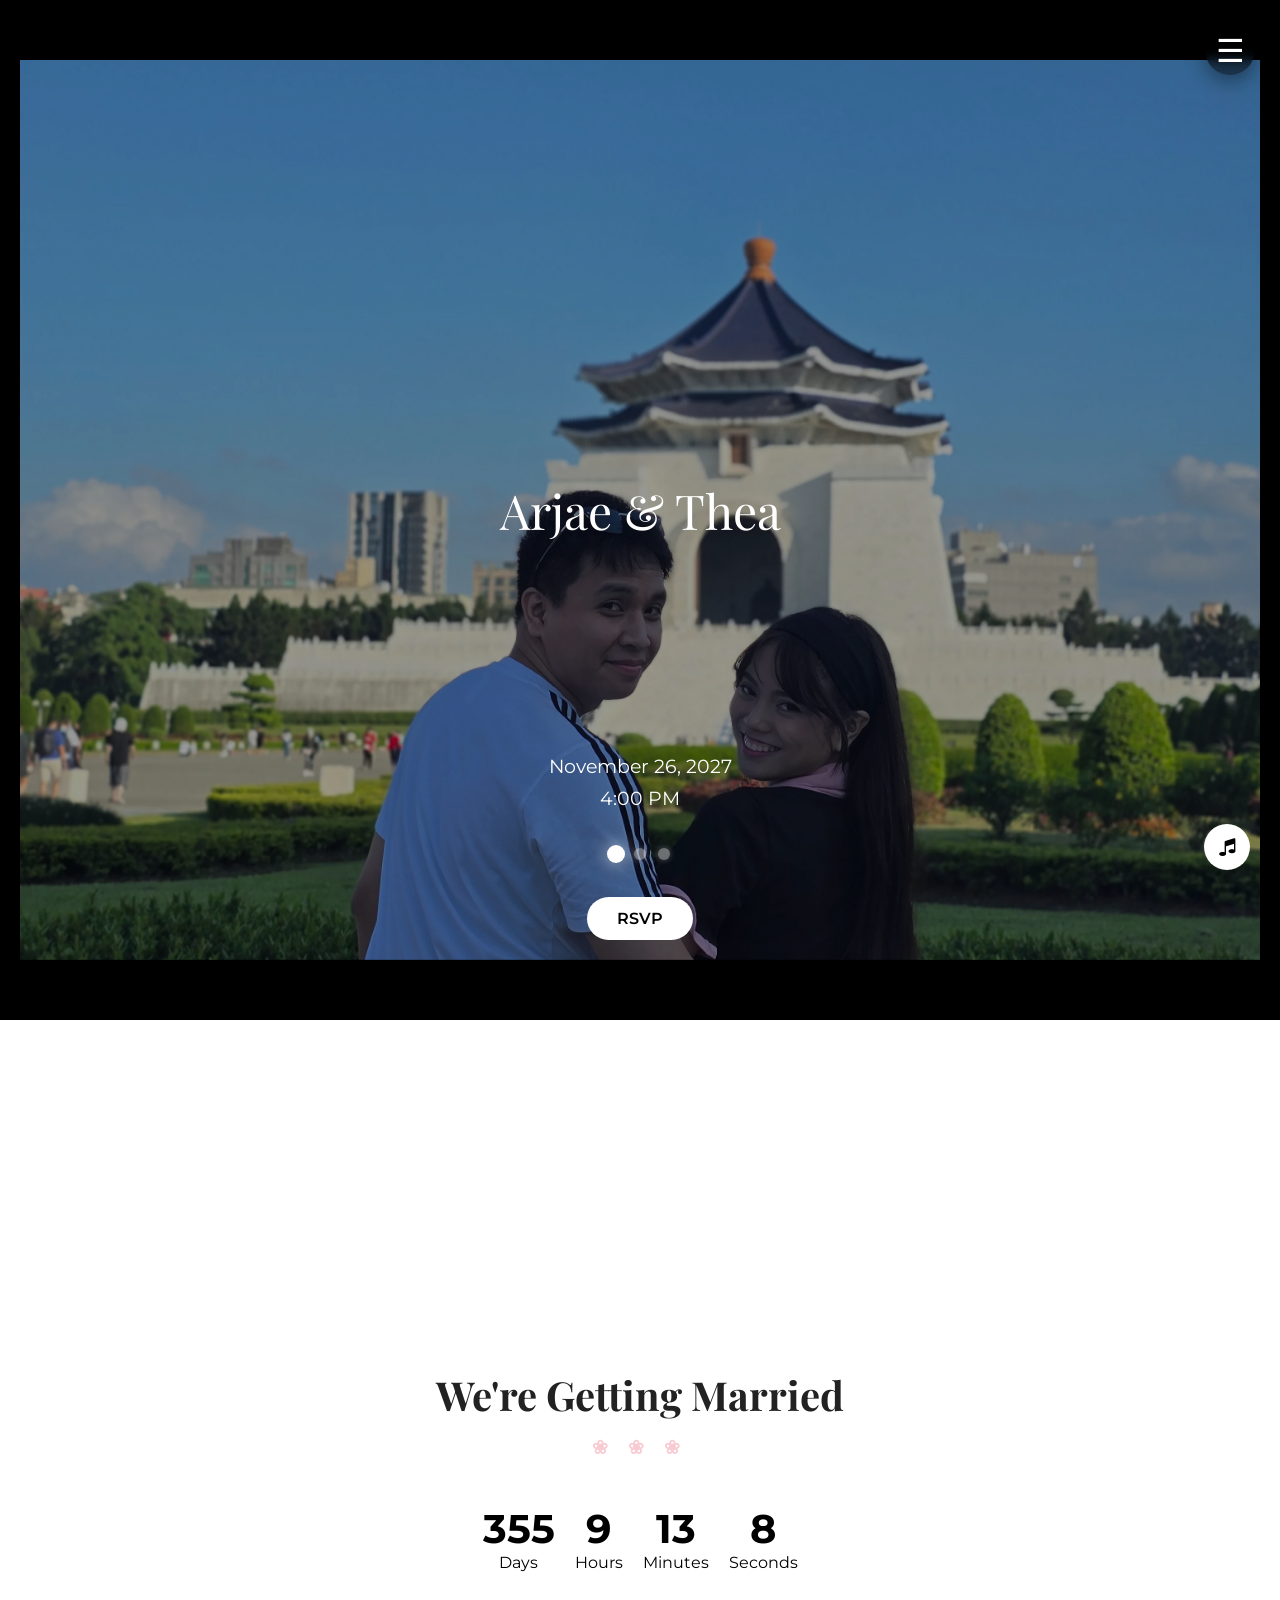
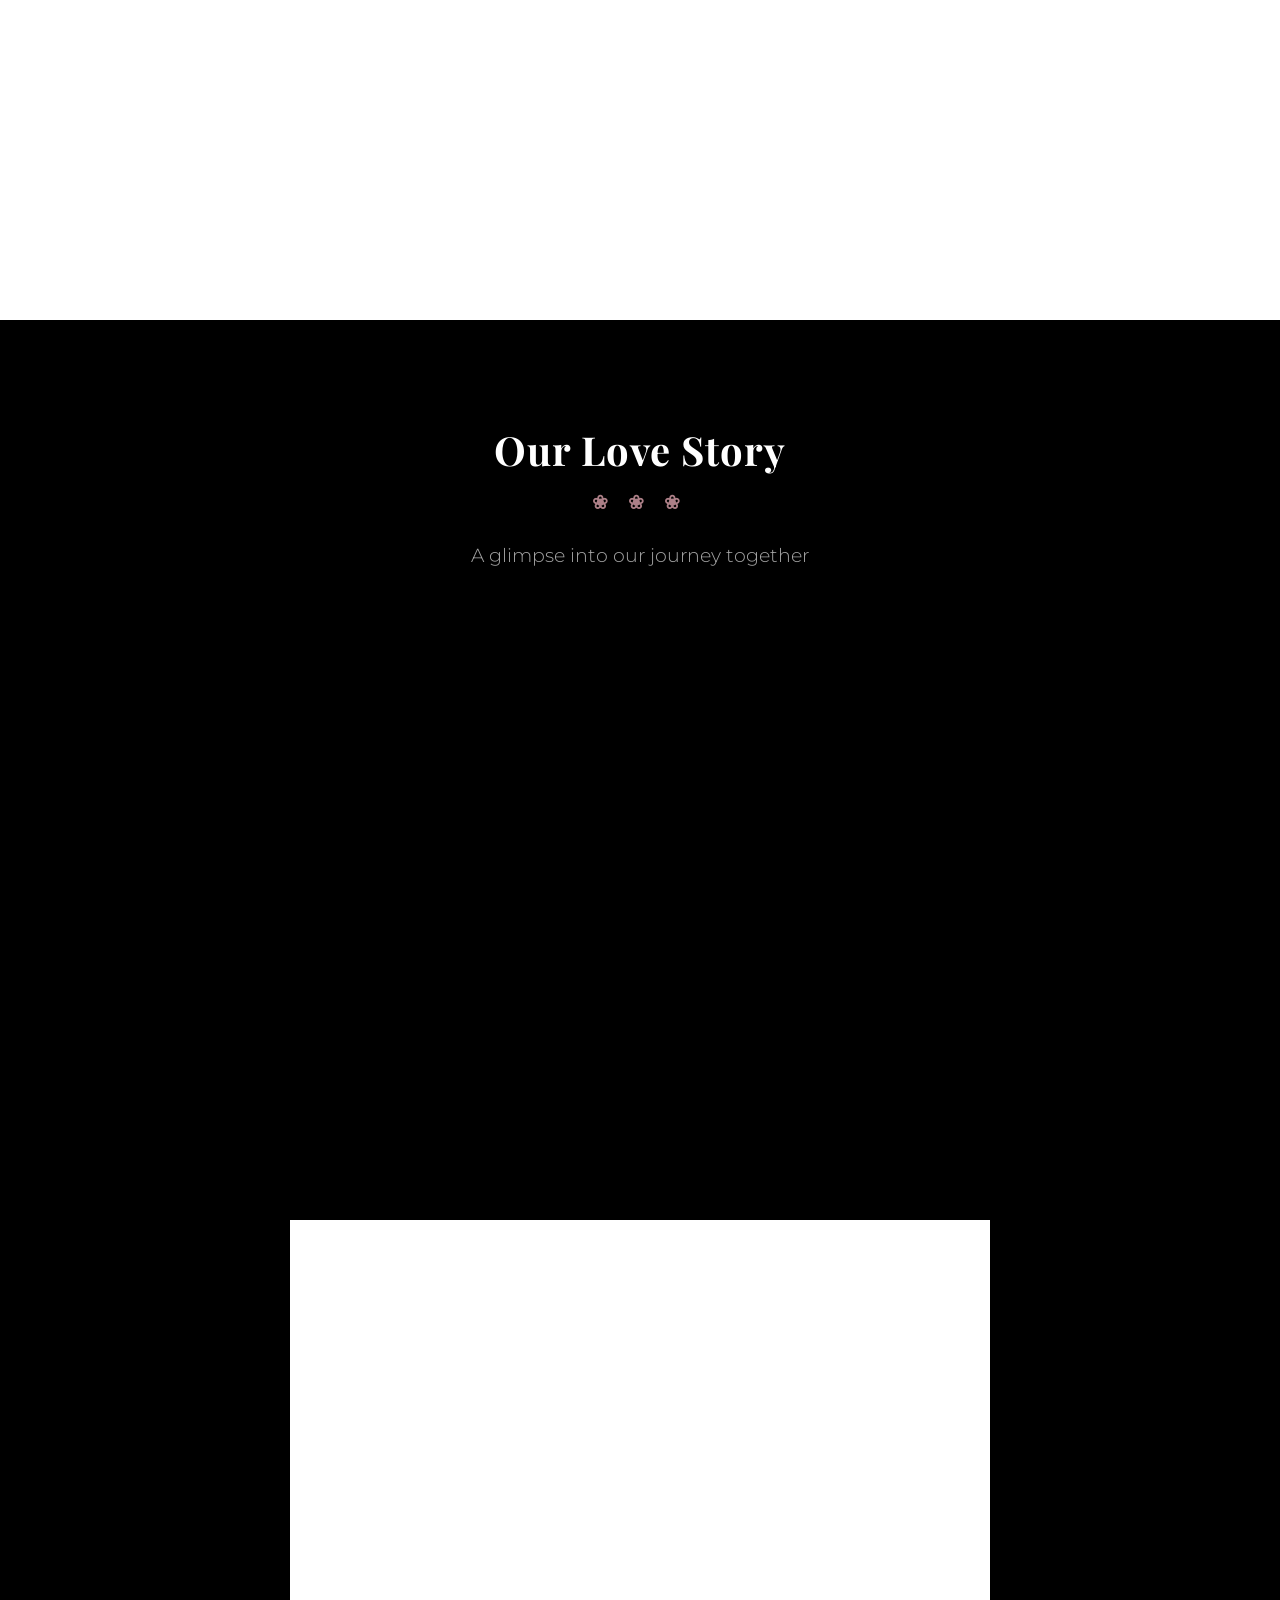
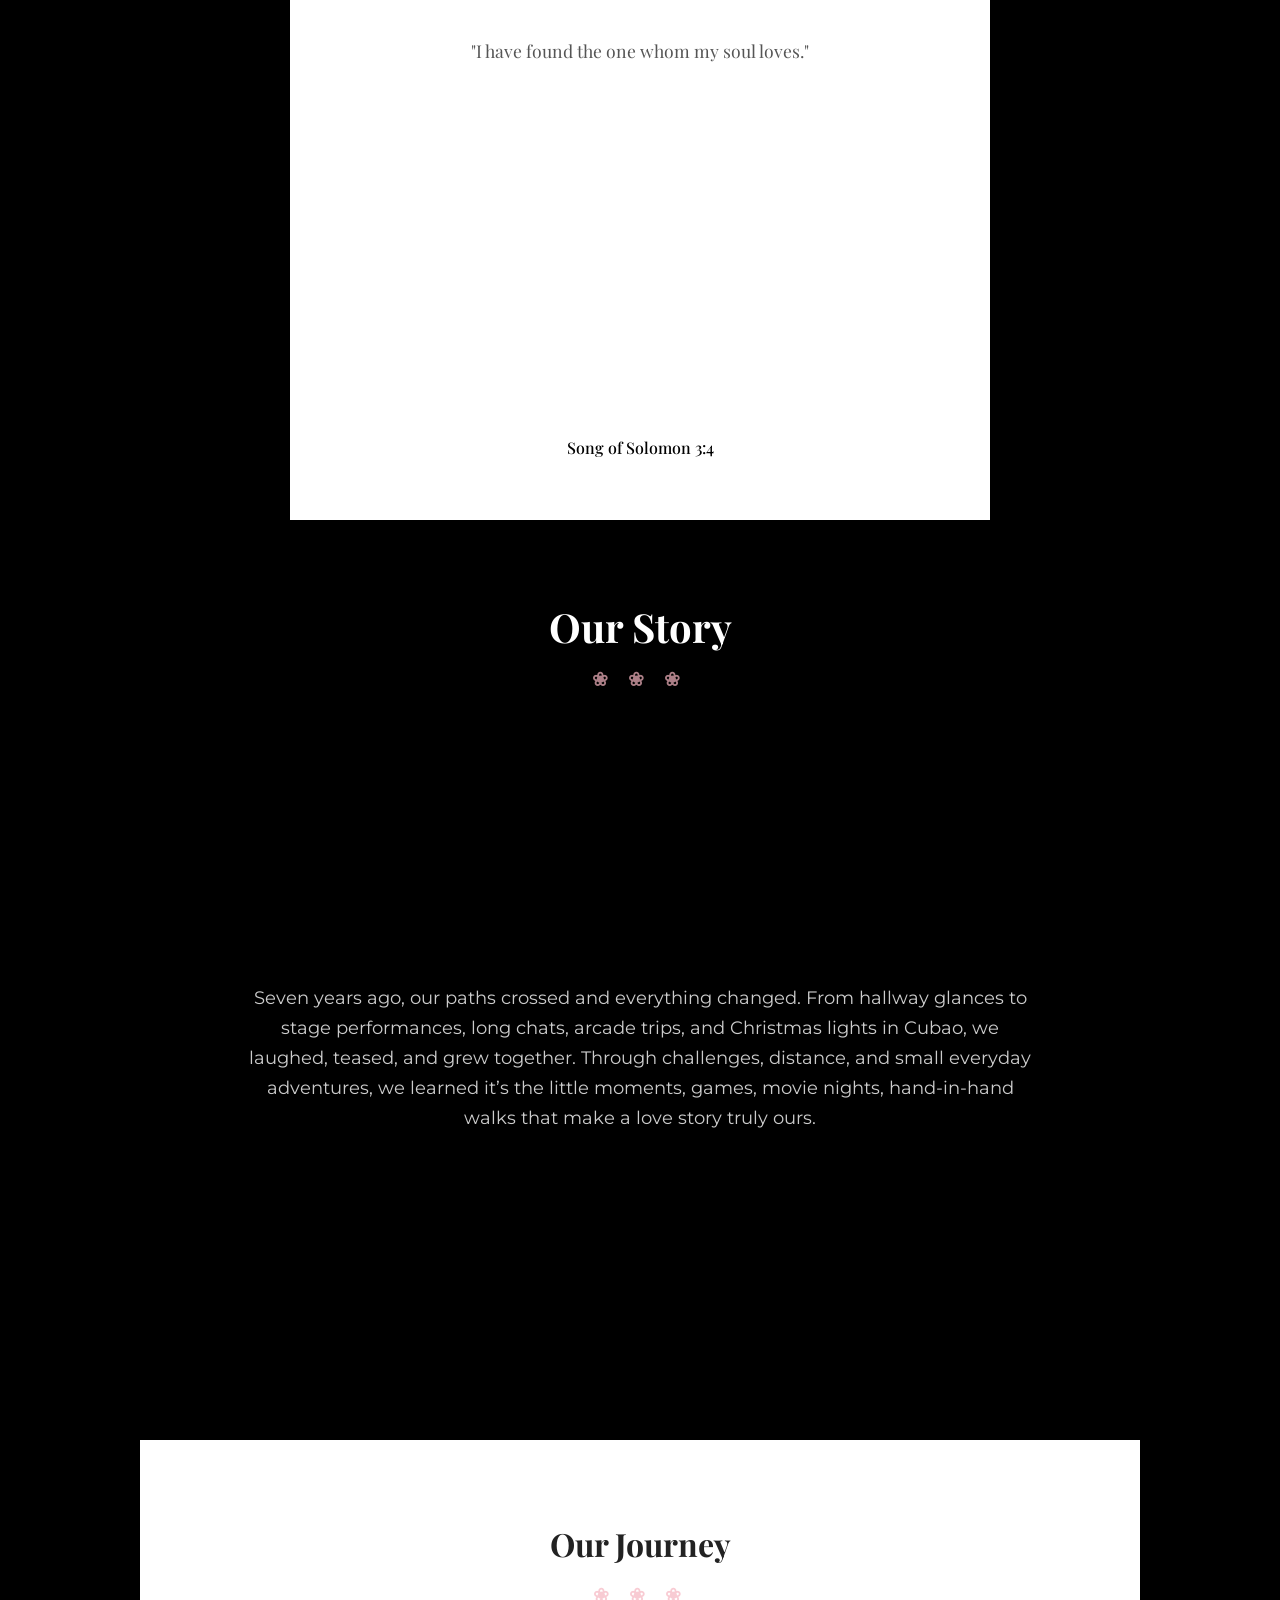
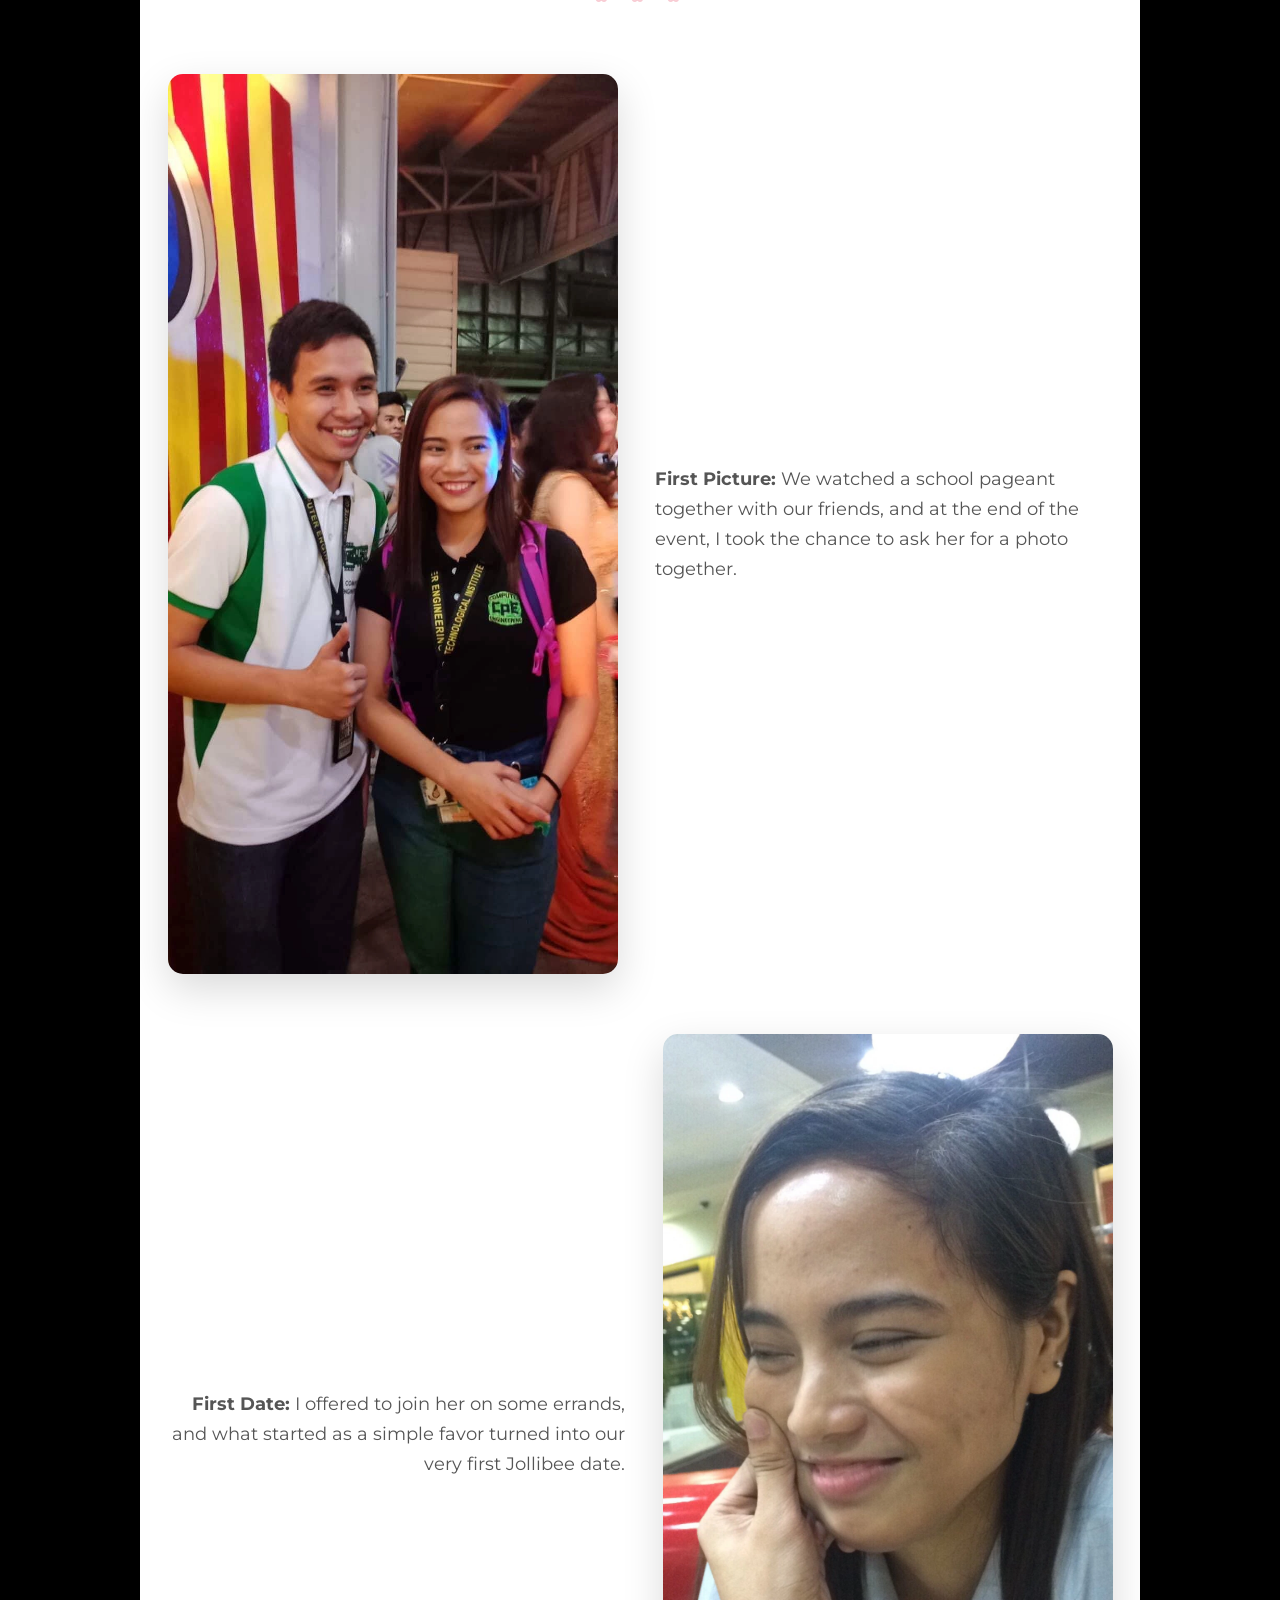
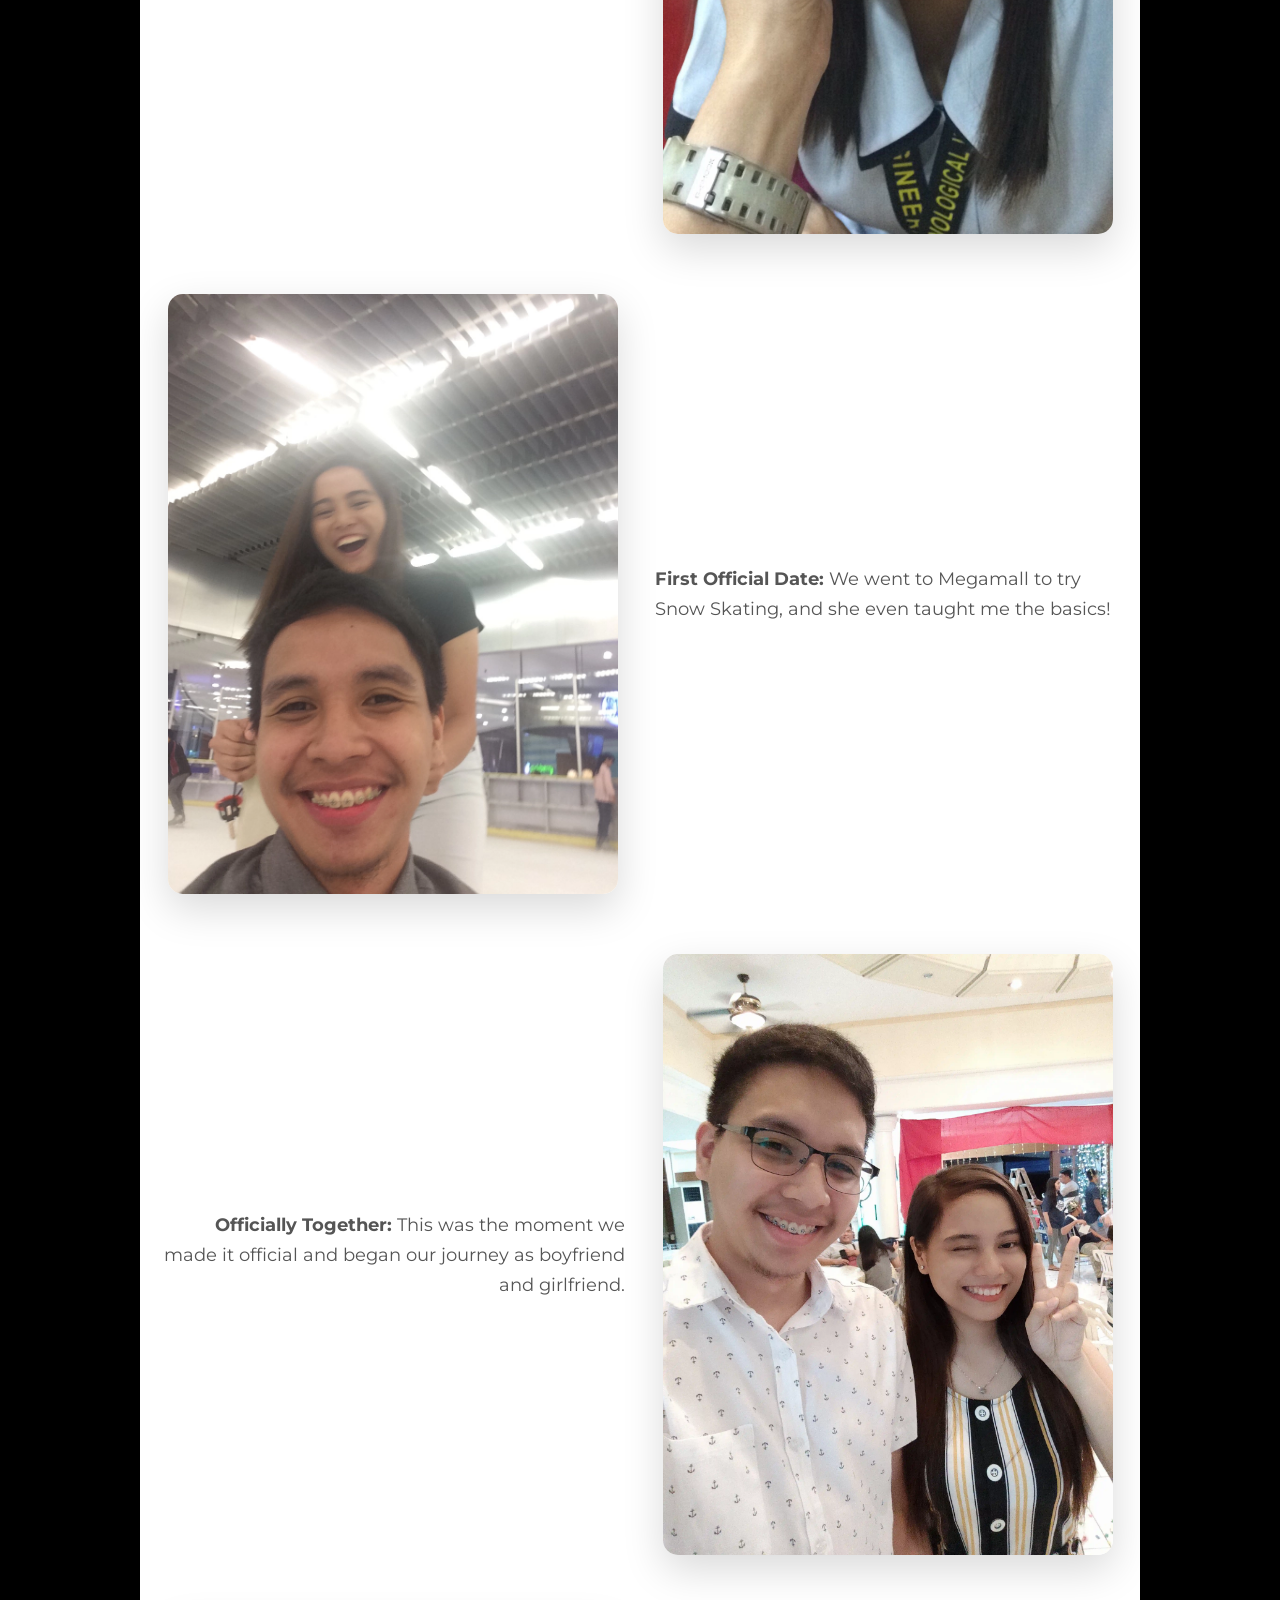
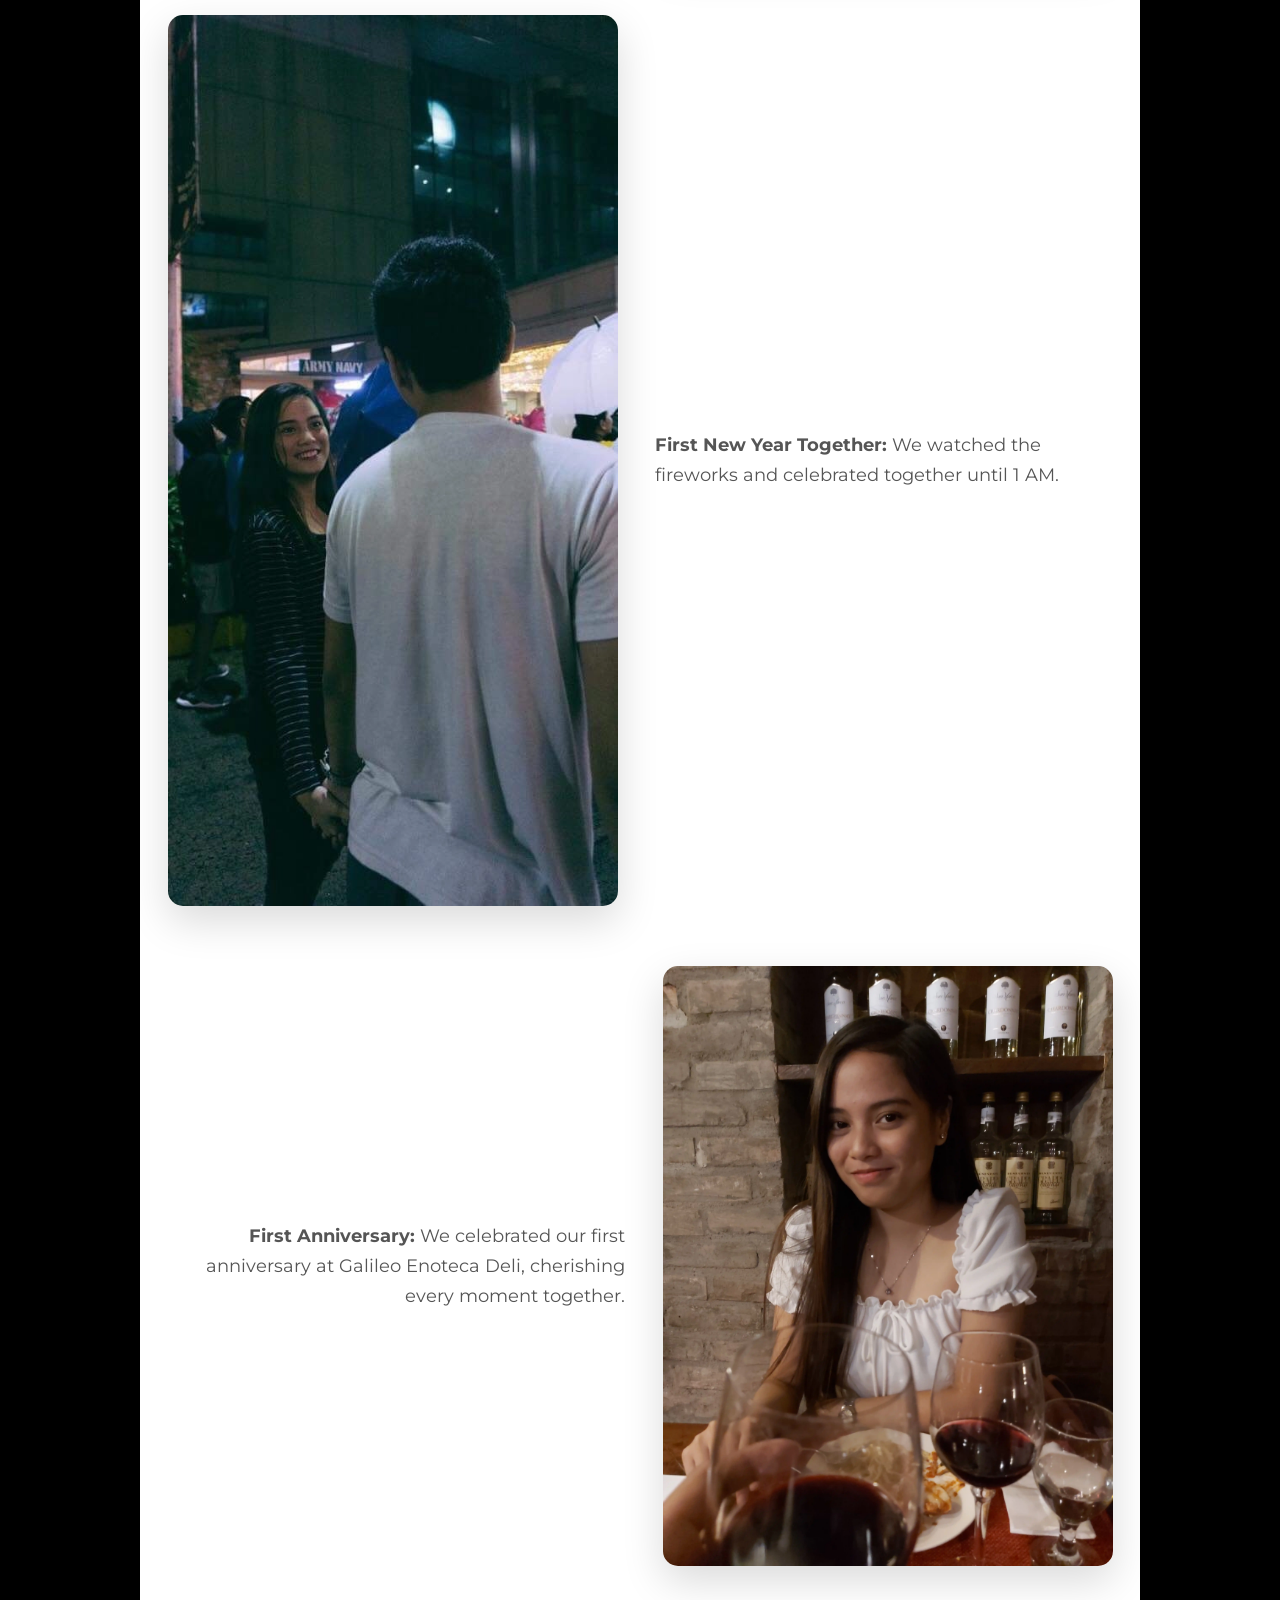
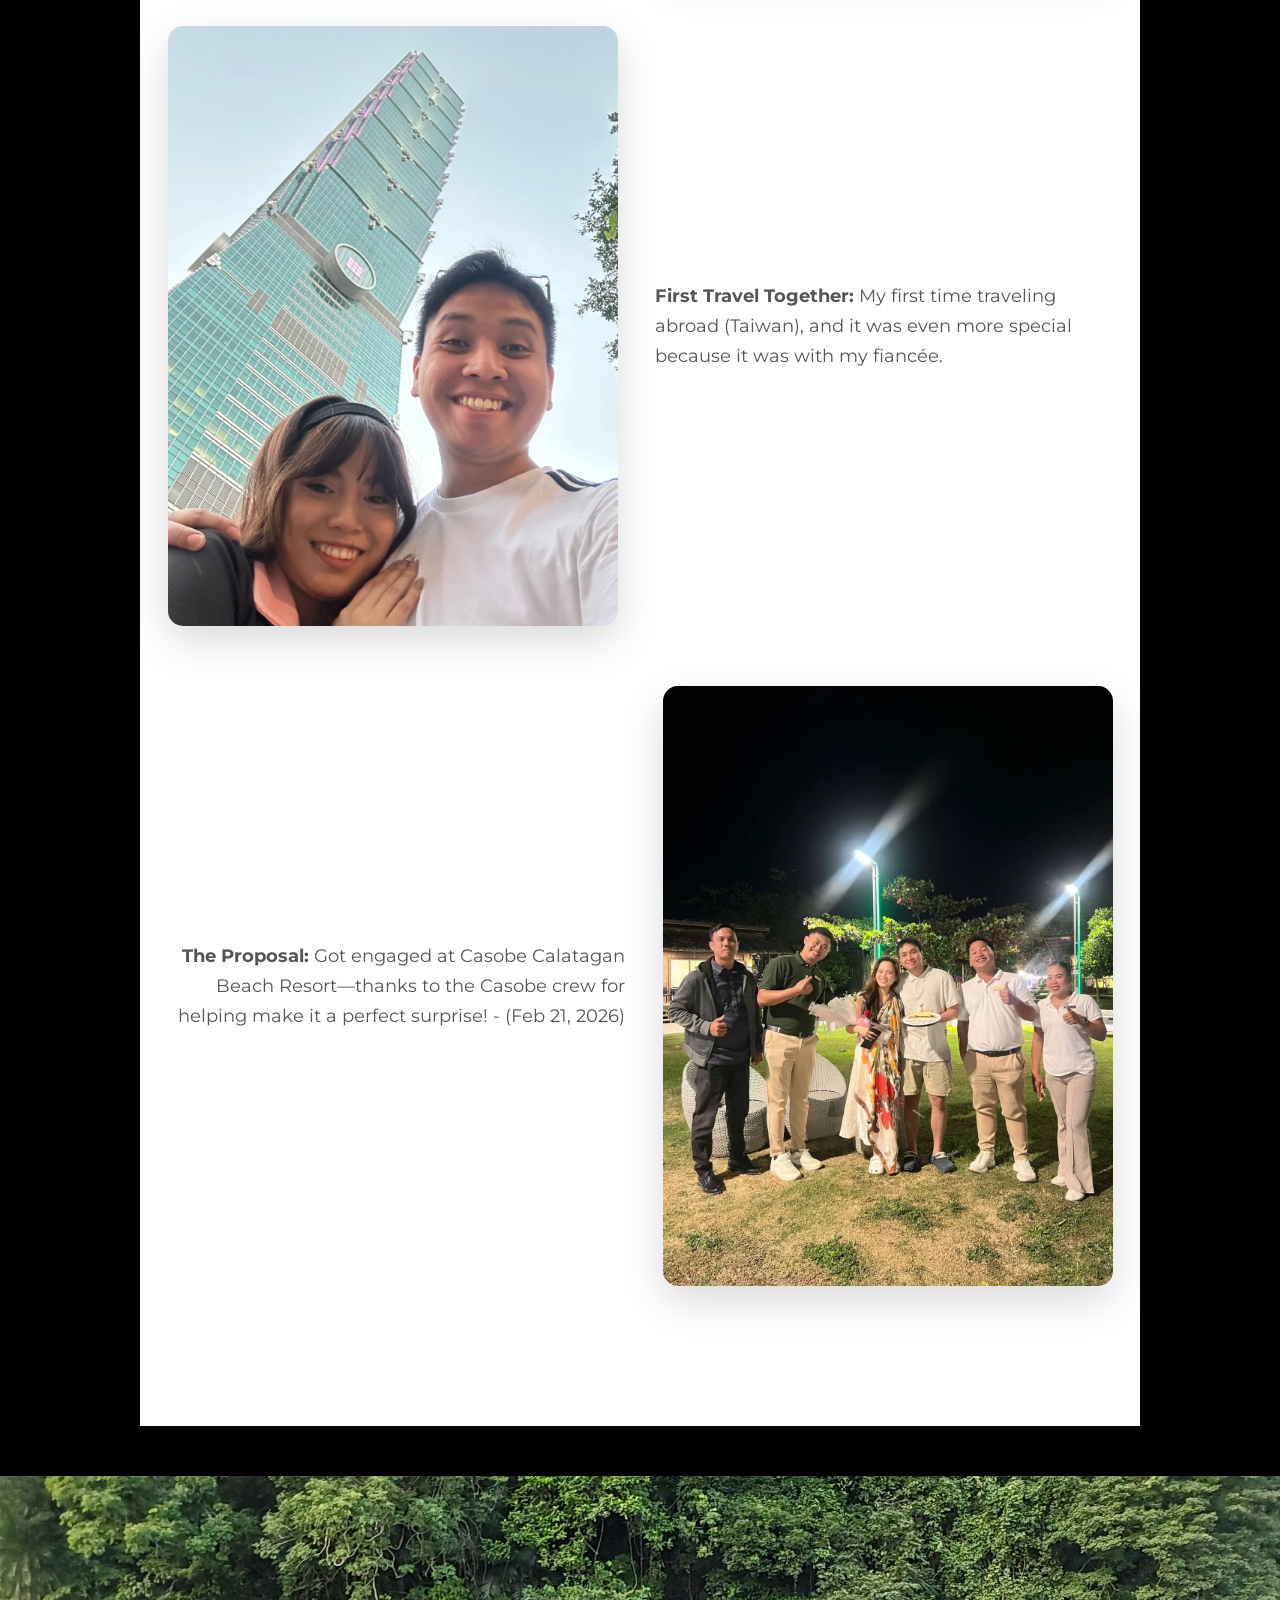
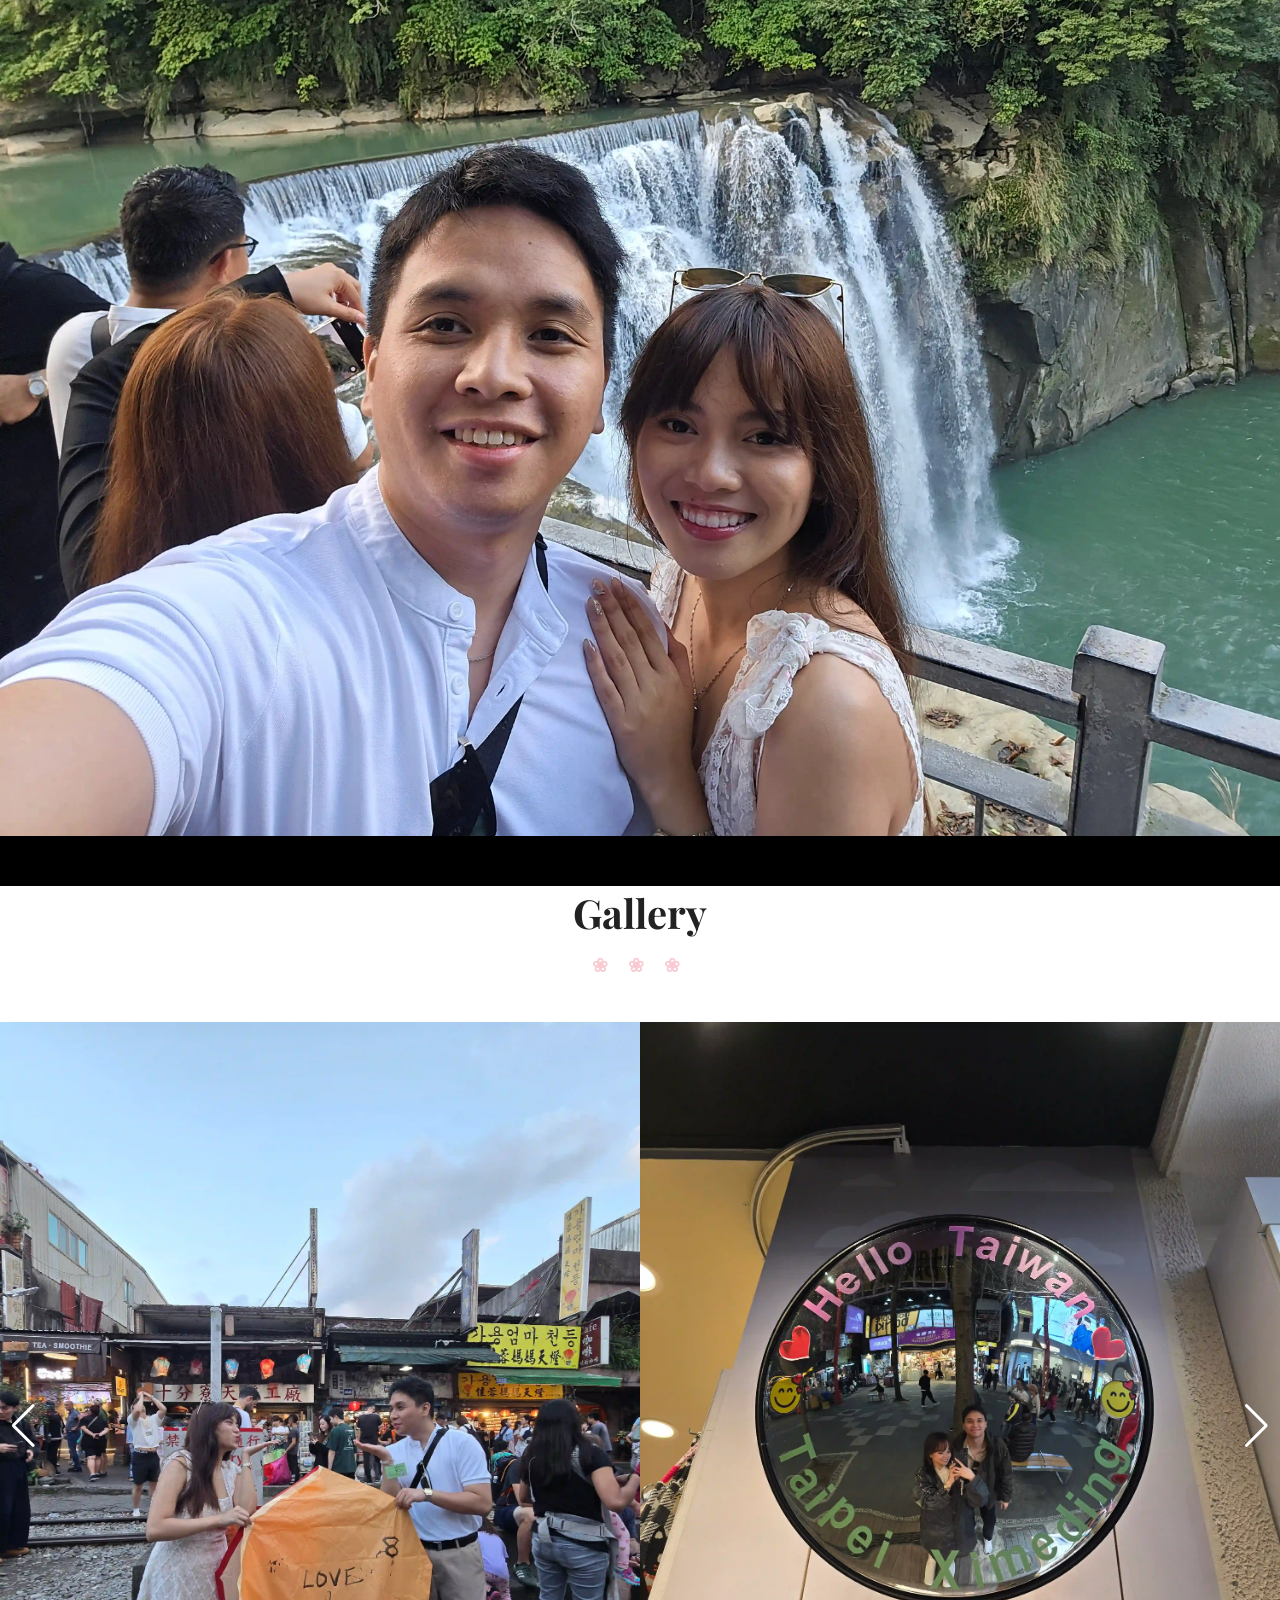
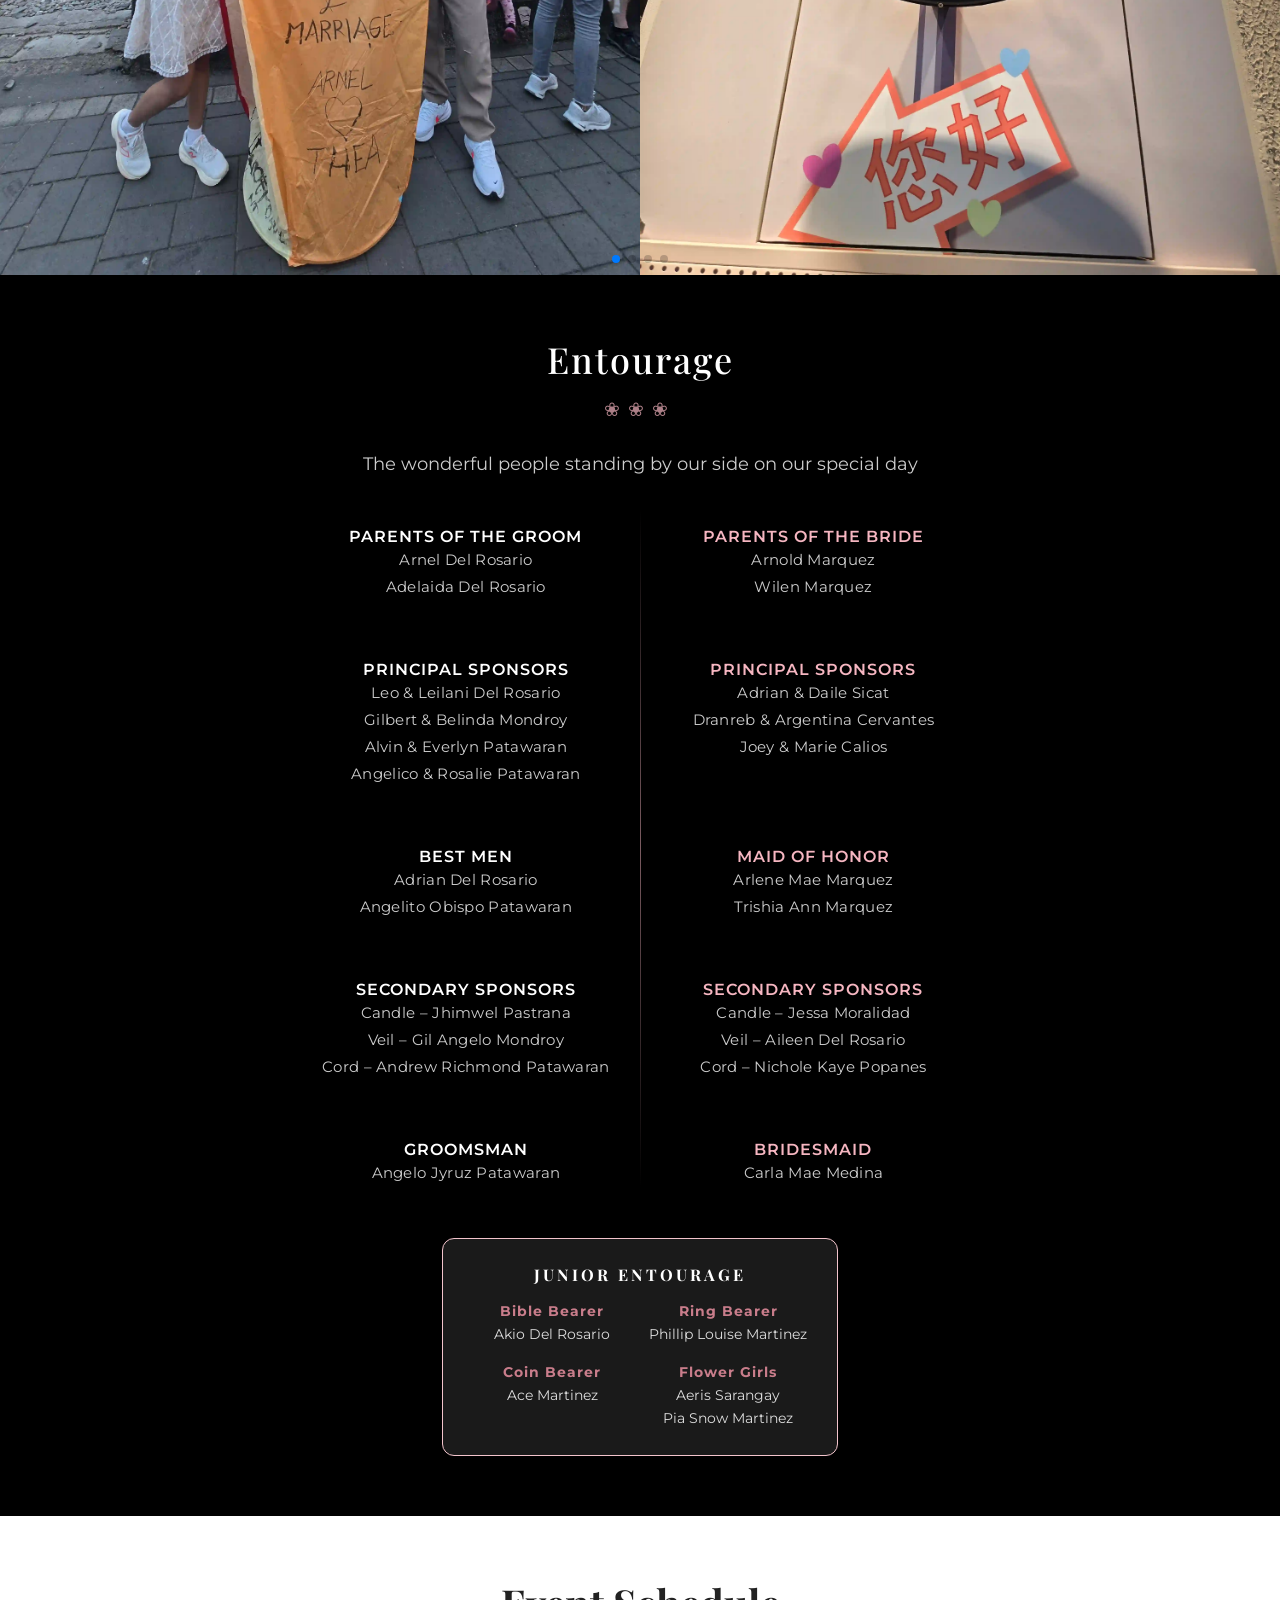
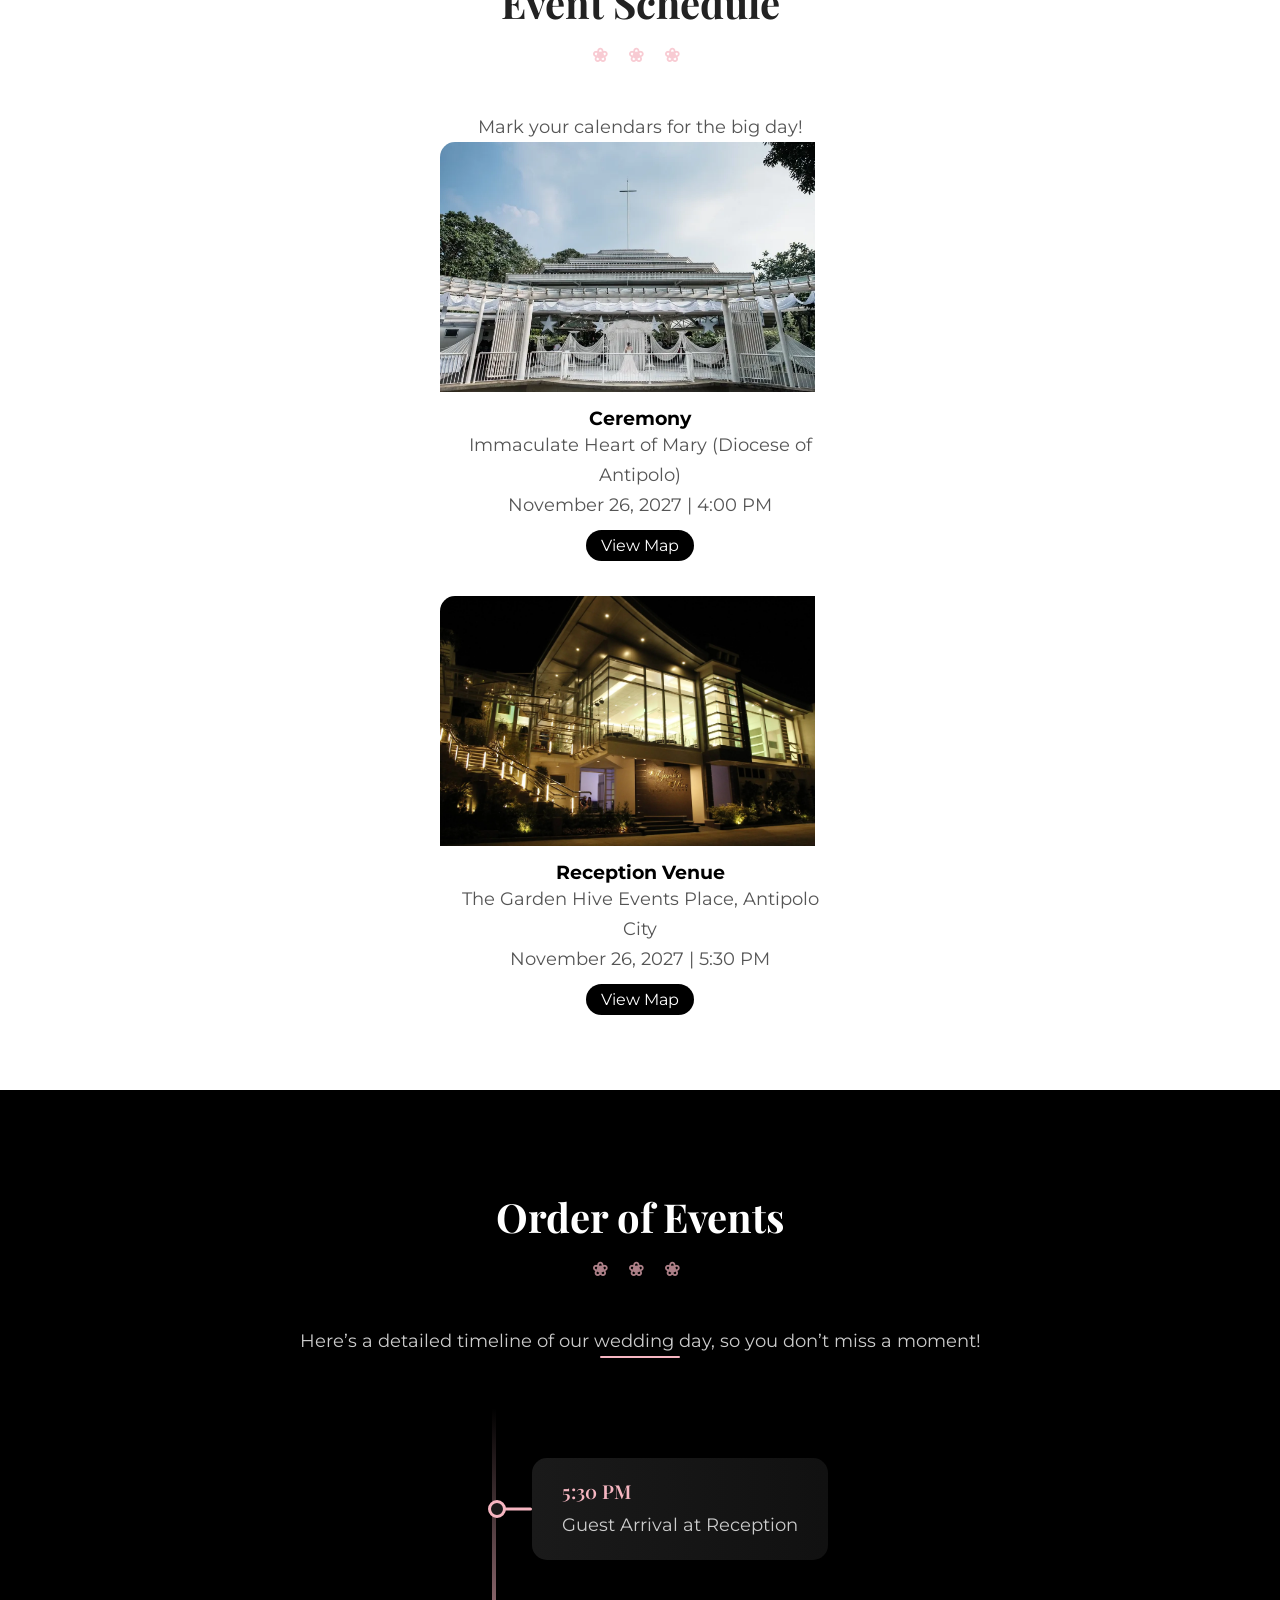
==== commit 2b1affec: "optimized with updated rsvp confirmation message" ====
--- a/main.html
+++ b/main.html
@@ -15,6 +15,7 @@
 
 <!-- AOS Animation -->
 <link rel="stylesheet" href="https://cdn.jsdelivr.net/npm/aos@2.3.4/dist/aos.css">
+<link rel="preconnect" href="https://cdn.jsdelivr.net">
 
 <!-- Gallery: Swipe left/right -->
 <link rel="stylesheet" href="https://cdn.jsdelivr.net/npm/swiper@10/swiper-bundle.min.css"/>
@@ -24,8 +25,6 @@
 
 <!-- Preload hero image -->
 <link rel="preload" as="image" href="assets/images/cover.webp">
-
-
 </head>
 <body>
 
@@ -46,7 +45,7 @@
 <!-- Quick Nav Menu -->
 <nav id="quick-nav">
   <a href="#hero">Home</a>
-  <a href="#countdown">Countdown</a>
+  <a href="#countdown-section">Countdown</a>
   <a href="#save-the-date">Video: Save the Date</a>
   <a href="#our-story">Our Story</a>
   <a href="#our-journey">Our Journey</a>
@@ -85,10 +84,10 @@
   </div>
 </section>
 
-<!-- COUNTDOWN (WHITE) -->
-<section id="countdown" class="section countdown-section" data-bg="white">
+<!-- COUNTDOWN -->
+<section id="countdown-section" class="section countdown-section" data-bg="white">
   <h2>We're Getting Married</h2>
-  <div id="countdown" class="countdown">
+  <div class="countdown">
       <div class="countdown-item"><span class="count">0</span><span class="label">Days</span></div>
       <div class="countdown-item"><span class="count">0</span><span class="label">Hours</span></div>
       <div class="countdown-item"><span class="count">0</span><span class="label">Minutes</span></div>
@@ -98,12 +97,12 @@
 
 <!-- CINEMATIC VIDEO (BLACK) -->
 <section id="save-the-date" class="section cinematic-video" data-bg="black" data-aos="fade-up">
-  <div class="youtube-container">
-    <iframe width="560" height="315" loading="lazy" src="https://www.youtube.com/embed/36OF1fvTfvI?si=hNlWxoDG0JTNTdbV" title="YouTube video player" frameborder="0" allow="accelerometer; autoplay; clipboard-write; encrypted-media; gyroscope; picture-in-picture; web-share" referrerpolicy="strict-origin-when-cross-origin" allowfullscreen></iframe>
-  </div>
   <div class="video-caption">
     <h2>Our Love Story</h2>
     <p>A glimpse into our journey together</p>
+  </div>
+  <div class="youtube-container">
+    <iframe width="560" height="315" loading="lazy" src="https://www.youtube.com/embed/36OF1fvTfvI?si=hNlWxoDG0JTNTdbV" title="YouTube video player" frameborder="0" allow="accelerometer; autoplay; clipboard-write; encrypted-media; gyroscope; picture-in-picture; web-share" referrerpolicy="strict-origin-when-cross-origin" allowfullscreen></iframe>
   </div>
 </section>
 
@@ -223,7 +222,7 @@
 </section>
 
 <!-- ENTOURAGE -->
-<section id="entourage" class="section" data-bg="black" id="entourage">
+<section id="entourage" class="section" data-bg="black">
   <h2>Entourage</h2>
   <p>The wonderful people standing by our side on our special day</p>
 
@@ -330,6 +329,7 @@
     <img src="assets/images/church.webp" alt="Ceremony" loading="lazy">
     <div class="event-info">
       <h3>Ceremony</h3>
+      <p>Immaculate Heart of Mary (Diocese of Antipolo)</p>
       <p>November 26, 2027 | 4:00 PM</p>
       <a href="https://maps.app.goo.gl/PdtMHKLNyyRBn3Gc9" class="btn-small" target="_blank">View Map</a>
     </div>
@@ -338,7 +338,8 @@
     <img src="assets/images/reception.webp" alt="Venue" loading="lazy">
     <div class="event-info">
       <h3>Reception Venue</h3>
-      <p>5:30 PM | Venue Name</p>
+      <p>The Garden Hive Events Place, Antipolo City</p>
+      <p>November 26, 2027 | 5:30 PM</p>
       <a href="https://maps.app.goo.gl/e4MzrggpTV4CcDFq6" class="btn-small" target="_blank">View Map</a>
     </div>
   </div>
@@ -594,8 +595,20 @@
 <!-- RSVP (WHITE) -->
 <section id="rsvp" class="section rsvp-section" data-bg="black" data-aos="fade-up">
   <h2>RSVP</h2>
-  <a href="https://docs.google.com/forms/d/e/1FAIpQLSetgRCWiIUBfCcx1eaNrGdE6a05HDqasDjkPNX19fXJVTrE8Q/viewform?usp=dialog " target="_blank" class="btn">Confirm Attendance</a>
-</section>
+  <button id="rsvpBtn" class="btn">Confirm Attendance</button>
+</section>
+
+<!-- Premium Confirmation Modal -->
+<div id="rsvpModal" class="modal">
+  <div class="modal-content">
+    <h3>Confirm Your Attendance</h3>
+    <p>We are thrilled to celebrate with you! Please click "Proceed" to fill out your RSVP and secure your place at our special day.</p>
+    <div class="modal-buttons">
+      <button id="modalCancel">Cancel</button>
+      <button id="modalProceed">Proceed</button>
+    </div>
+  </div>
+</div>
 
 
 
@@ -616,47 +629,52 @@
 <script defer>
 document.addEventListener("DOMContentLoaded", ()=>{
 
-  // ===== Lazy load Vimeo iframe =====
-  const vimeo = document.getElementById('vimeo-player');
-  const obs = new IntersectionObserver((entries)=>{
-    entries.forEach(entry=>{
-      if(entry.isIntersecting && vimeo.dataset.src){
-        vimeo.src = vimeo.dataset.src;
-        obs.disconnect();
-      }
-    });
-  }, { threshold: 0.25 });
-  obs.observe(vimeo);
-
-  // ===== Initialize Swiper =====
+  // ===== Initialize Swiper (gallery slider) =====
   const swiper = new Swiper('.swiper', {
     slidesPerView: 2,
-    loop:true,
-    slidesPerGroup:1,
-    navigation: { nextEl: '.swiper-button-next', prevEl: '.swiper-button-prev' },
-    pagination: { el: '.swiper-pagination', clickable:true },
-    breakpoints:{0:{slidesPerView:2},769:{slidesPerView:2}}
+    loop: true,
+    slidesPerGroup: 1,
+    navigation: {
+      nextEl: '.swiper-button-next',
+      prevEl: '.swiper-button-prev'
+    },
+    pagination: {
+      el: '.swiper-pagination',
+      clickable: true
+    },
+    breakpoints: {
+      0: { slidesPerView: 2 },
+      769: { slidesPerView: 2 }
+    }
   });
 
-  // ===== AOS =====
-  AOS.init({ once:true, duration:800 });
-
-  // ===== Scroll background color using IntersectionObserver =====
+  // ===== AOS animations =====
+  AOS.init({
+    once: true,
+    duration: 800
+  });
+
+  // ===== Background color change on scroll =====
   const sections = document.querySelectorAll('.section');
   const body = document.body;
+
   const bgObserver = new IntersectionObserver((entries)=>{
     entries.forEach(entry=>{
       if(entry.isIntersecting){
         body.style.background = getComputedStyle(entry.target).backgroundColor;
       }
     });
-  }, {threshold:0.5});
+  }, { threshold: 0.5 });
+
   sections.forEach(sec => bgObserver.observe(sec));
 
-  // ===== Hide loader after page ready =====
+  // ===== Hide loader after page fully loads =====
   const loader = document.getElementById('loader');
-  setTimeout(()=>loader.style.opacity='0',500);
-  setTimeout(()=>loader.style.display='none',1000);
+  if (loader) {
+    setTimeout(()=> loader.style.opacity = '0', 500);
+    setTimeout(()=> loader.style.display = 'none', 1000);
+  }
+
 });
 </script>
 
--- a/style.css
+++ b/style.css
@@ -245,9 +245,47 @@
 .countdown-item .label {font-size:1rem;}
 
 /* ===== CINEMATIC VIDEO ===== */
-.cinematic-video .youtube-container {width:100%; max-width:900px; height:500px; margin:0 auto 20px; position:relative;}
-.cinematic-video iframe {width:100%; height:100%; border:none; border-radius:15px;}
-.video-caption {text-align:center; margin-top:15px;}
+.cinematic-video {
+  padding: 80px 20px; /* generous vertical spacing */
+  background-color: #000;
+  color: #fff;
+  text-align: center;
+}
+
+.cinematic-video .video-caption h2 {
+  font-size: 2.5rem;
+  font-weight: 700;
+  margin-bottom: 10px;
+  letter-spacing: 1px;
+}
+
+.cinematic-video .video-caption p {
+  font-size: 1.2rem;
+  font-weight: 300;
+  margin-bottom: 40px; /* space before video */
+  opacity: 0.8;
+}
+
+.cinematic-video .youtube-container {
+  width: 100%;
+  max-width: 900px;
+  aspect-ratio: 16 / 9;
+  margin: 0 auto;
+  border-radius: 15px;
+  overflow: hidden;
+  box-shadow: 0 10px 30px rgba(0,0,0,0.5); /* subtle cinematic shadow */
+  transition: transform 0.3s;
+}
+
+.cinematic-video .youtube-container:hover {
+  transform: scale(1.02); /* subtle hover effect */
+}
+
+.cinematic-video iframe {
+  width: 100%;
+  height: 100%;
+  border: none;
+}
 
 /* ===== QUOTE ===== */
 .love-quote {font-family:'Playfair Display', serif; font-size:2rem; line-height:1.5; max-width:700px; margin:auto; margin-bottom:20px;}
@@ -1129,6 +1167,82 @@
   }
 }
 
+/* Modal overlay */
+.modal {
+  display: none;
+  position: fixed;
+  top:0; left:0;
+  width:100%; height:100%;
+  background: rgba(0,0,0,0.85);
+  backdrop-filter: blur(3px);
+  z-index: 1000;
+  justify-content: center;
+  align-items: center;
+}
+
+/* Modal box */
+.modal-content {
+  background: #111; /* almost black */
+  color: #fff;
+  border-radius: 15px;
+  padding: 30px 25px;
+  max-width: 450px;
+  text-align: center;
+  font-family: 'Playfair Display', serif;
+  box-shadow: 0 10px 40px rgba(0,0,0,0.6);
+  border: 2px solid #f8c8d8; /* baby pink outline */
+}
+
+.modal-content h3 {
+  font-size: 24px;
+  margin-bottom: 15px;
+  color: #fff;
+}
+
+.modal-content p {
+  font-size: 16px;
+  line-height: 1.5;
+  color: #f8f8f8;
+  margin-bottom: 25px;
+}
+
+.modal-buttons {
+  display: flex;
+  justify-content: center;
+  gap: 15px;
+}
+
+.modal-buttons button {
+  padding: 10px 20px;
+  font-size: 14px;
+  border-radius: 6px;
+  border: 2px solid #f8c8d8;
+  cursor: pointer;
+  font-weight: 500;
+  text-transform: uppercase;
+  transition: all 0.3s ease;
+}
+
+#modalCancel {
+  background: transparent;
+  color: #f8c8d8;
+}
+
+#modalCancel:hover {
+  background: #f8c8d8;
+  color: #111;
+}
+
+#modalProceed {
+  background: #f8c8d8;
+  color: #111;
+}
+
+#modalProceed:hover {
+  background: #fff;
+  color: #111;
+}
+
 
 
 /* ===================================== MUSIC BUTTON ================================================ */
